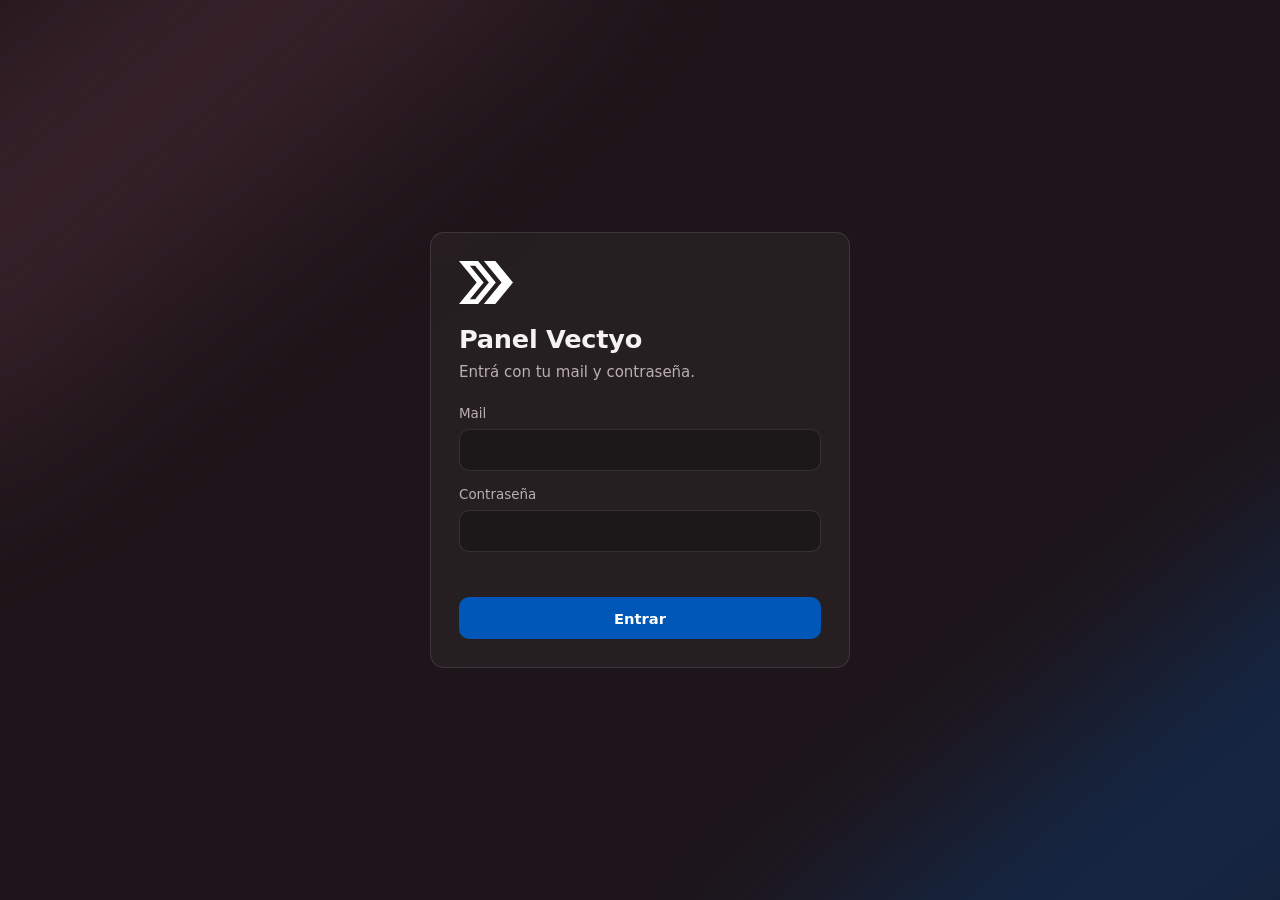
==== mesa-bb81d8k2/index.html @ 158181bd "Agregar el panel administrativo en una carpeta sin enlaces El panel no aparece en el menú ni en ning" ====
<!doctype html>
<html lang="es-AR">
<head>
  <meta charset="utf-8">
  <meta name="viewport" content="width=device-width, initial-scale=1, viewport-fit=cover">
  <meta http-equiv="Content-Security-Policy" content="default-src 'none'; script-src 'self'; style-src 'self' https://fonts.googleapis.com; font-src https://fonts.gstatic.com; img-src 'self' data: blob: https://rauekiejjkxgfoyicyhy.supabase.co; connect-src 'self' https://rauekiejjkxgfoyicyhy.supabase.co wss://rauekiejjkxgfoyicyhy.supabase.co; frame-src blob:; base-uri 'none'; form-action 'none'; manifest-src 'self'">
  <meta name="referrer" content="no-referrer">
  <meta name="robots" content="noindex, nofollow">
  <meta name="theme-color" content="#1D1519">
  <title>Panel · Vectyo</title>
  <link rel="icon" href="favicon.svg" type="image/svg+xml">
  <link rel="preconnect" href="https://fonts.googleapis.com">
  <link rel="preconnect" href="https://fonts.gstatic.com" crossorigin>
  <link rel="stylesheet" href="https://fonts.googleapis.com/css2?family=Sora:wght@600;700&family=Inter:wght@400;500;600&family=JetBrains+Mono:wght@400;500&display=swap">
  <link rel="stylesheet" href="app.css">
</head>
<body>
  <div class="fondo" aria-hidden="true"></div>
  <div id="app"><p class="cargando">Cargando…</p></div>
  <div id="aviso" role="status" aria-live="polite"></div>
  <script src="vendor/supabase-2.119.2.js" integrity="sha384-A97u3Qnt9GZHURO9YJZRe7VQgGUeFzcv6I1oIGnUTxQrCxnpQMwR0/G8F2zt9abZ"></script>
  <script src="config.js"></script>
  <script type="module" src="app.js"></script>
</body>
</html>
---- mesa-bb81d8k2/app.css ----
/* Panel Vectyo · modo oscuro con la identidad de la marca (Brand Book v1.0, cap. 06) */
:root {
  --ciruela: #542F3C;
  --azul: #0057B8;
  --azul-20: #CCDDF1;
  --tinta: #1D1519;
  --sup: #271D22;
  --texto: #F5F2F3;
  --suave: #B9AFB4;
  --linea: rgba(255, 255, 255, .11);
  --vidrio: rgba(255, 255, 255, .045);
  --vidrio-2: rgba(255, 255, 255, .08);
  --serie-ingreso: #3D8BE0;
  --serie-gasto: #C0638A;
  --bien: #7CCB9A;
  --alerta: #F0B36A;
  --mal: #F08A8A;
  --radio: 14px;
  --f-tit: "Sora", system-ui, sans-serif;
  --f-txt: "Inter", system-ui, -apple-system, "Segoe UI", sans-serif;
  --f-mono: "JetBrains Mono", ui-monospace, Consolas, monospace;
  color-scheme: dark;
}
* { box-sizing: border-box; }
html, body { margin: 0; min-height: 100%; }
body { background: var(--tinta); color: var(--texto); font: 15px/1.5 var(--f-txt); -webkit-font-smoothing: antialiased; }
.fondo { position: fixed; inset: 0; z-index: -1; overflow: hidden; }
.fondo::before, .fondo::after { content: ""; position: absolute; width: 70vmax; height: 26vmax; filter: blur(90px); opacity: .45; transform: rotate(-39.4deg); }
.fondo::before { background: var(--ciruela); top: -6vmax; left: -22vmax; }
.fondo::after { background: var(--azul); bottom: -10vmax; right: -26vmax; opacity: .28; }

h1, h2, h3 { font-family: var(--f-tit); font-weight: 700; line-height: 1.2; margin: 0; letter-spacing: -.01em; }
h1 { font-size: 1.6rem; } h2 { font-size: 1.15rem; } h3 { font-size: 1rem; }
a { color: var(--azul-20); }
p { margin: 0; }
.suave { color: var(--suave); }
.mono { font-family: var(--f-mono); }
.chico { font-size: .84rem; }
.cargando { padding: 40px; text-align: center; color: var(--suave); }
:focus-visible { outline: 2px solid var(--azul-20); outline-offset: 2px; }
[hidden] { display: none !important; }

/* ---------- Barra ---------- */
.barra { position: sticky; top: 0; z-index: 10; display: flex; align-items: center; gap: 14px; padding: 10px max(16px, env(safe-area-inset-left)); background: rgba(29, 21, 25, .78); backdrop-filter: blur(16px); -webkit-backdrop-filter: blur(16px); border-bottom: 1px solid var(--linea); }
.marca { display: flex; align-items: center; gap: 10px; font-family: var(--f-tit); font-weight: 700; letter-spacing: .08em; font-size: .9rem; }
.marca img { width: 28px; height: auto; }
.nav { display: flex; gap: 4px; overflow-x: auto; flex: 1; scrollbar-width: none; }
.nav a { padding: 8px 12px; border-radius: 10px; text-decoration: none; color: var(--suave); white-space: nowrap; font-weight: 500; }
.nav a:hover { color: var(--texto); background: var(--vidrio); }
.nav a[aria-current="page"] { color: var(--texto); background: var(--vidrio-2); }
.usuario { display: flex; align-items: center; gap: 8px; white-space: nowrap; }
@media (max-width: 700px) {
  .barra { flex-wrap: wrap; gap: 8px; }
  .nav { order: 3; flex-basis: 100%; }
  .usuario .quien { display: none; }
}

main { max-width: 1180px; margin: 0 auto; padding: 22px 16px 80px; }
.encabezado { display: flex; flex-wrap: wrap; align-items: center; gap: 12px; margin-bottom: 18px; }
.encabezado h1 { flex: 1; min-width: 180px; }

/* ---------- Botones y campos ---------- */
.btn { display: inline-flex; align-items: center; justify-content: center; gap: 6px; min-height: 42px; padding: 9px 16px; border: 1px solid transparent; border-radius: 10px; font: 600 .92rem var(--f-txt); color: #fff; background: var(--azul); cursor: pointer; text-decoration: none; transition: background .15s; }
.btn:hover { background: var(--ciruela); }
.btn:disabled { opacity: .55; cursor: progress; }
.btn.sec { background: var(--vidrio-2); border-color: var(--linea); color: var(--texto); }
.btn.sec:hover { background: rgba(255, 255, 255, .14); }
.btn.peligro { background: transparent; border-color: rgba(240, 138, 138, .45); color: var(--mal); }
.btn.peligro:hover { background: rgba(240, 138, 138, .12); }
.btn.mini { min-height: 34px; padding: 5px 11px; font-size: .84rem; }
.btn.ancho { width: 100%; }

label.campo { display: flex; flex-direction: column; gap: 5px; font-size: .84rem; color: var(--suave); font-weight: 500; }
input, select, textarea { width: 100%; padding: 10px 12px; min-height: 42px; border-radius: 10px; border: 1px solid var(--linea); background: rgba(0, 0, 0, .25); color: var(--texto); font: 1rem var(--f-txt); }
textarea { min-height: 90px; resize: vertical; }
input:focus, select:focus, textarea:focus { outline: none; border-color: var(--azul-20); }
input[type="checkbox"] { width: 20px; min-height: 20px; height: 20px; accent-color: var(--azul); }
label.check { display: flex; align-items: center; gap: 10px; color: var(--texto); font-size: .92rem; }
.grilla-form { display: grid; grid-template-columns: repeat(auto-fit, minmax(220px, 1fr)); gap: 14px; }
.grilla-form .entera { grid-column: 1 / -1; }
.acciones { display: flex; flex-wrap: wrap; gap: 10px; justify-content: flex-end; margin-top: 18px; }
.error { color: var(--mal); font-size: .9rem; min-height: 1.2em; }
.filtros { display: flex; flex-wrap: wrap; gap: 10px; margin-bottom: 16px; }
.filtros > * { flex: 1 1 160px; max-width: 280px; }

/* ---------- Vidrio ---------- */
.panel { background: var(--vidrio); border: 1px solid var(--linea); border-radius: var(--radio); padding: 18px; backdrop-filter: blur(14px); -webkit-backdrop-filter: blur(14px); }
.panel + .panel { margin-top: 16px; }
.panel > h2 { margin-bottom: 12px; display: flex; align-items: center; gap: 10px; }
.panel > h2 .btn { margin-left: auto; }

/* ---------- Login ---------- */
.login { min-height: 100vh; display: grid; place-items: center; padding: 20px; }
.login .panel { width: min(420px, 100%); padding: 28px; }
.login img.logo { width: 54px; margin-bottom: 14px; }
.login h1 { margin-bottom: 6px; }
.login form { display: grid; gap: 14px; margin-top: 20px; }
.qr { background: #fff; border-radius: 12px; padding: 10px; width: 200px; height: 200px; margin: 6px auto; display: block; }
.codigo { font-family: var(--f-mono); font-size: 1.5rem; letter-spacing: .35em; text-align: center; }
.secreto { font-family: var(--f-mono); font-size: .82rem; word-break: break-all; background: rgba(0,0,0,.3); padding: 8px 10px; border-radius: 8px; }
.demo { background: rgba(240, 179, 106, .14); color: var(--alerta); border: 1px solid rgba(240, 179, 106, .35); border-radius: 10px; padding: 8px 12px; font-size: .85rem; margin: 0 auto 14px; max-width: 1180px; }

/* ---------- Tarjetas de clientes ---------- */
.tarjetas { display: grid; grid-template-columns: repeat(auto-fill, minmax(150px, 1fr)); gap: 14px; }
.tarjeta { display: flex; flex-direction: column; align-items: center; gap: 10px; padding: 18px 12px 14px; text-align: center; text-decoration: none; color: var(--texto); background: var(--vidrio); border: 1px solid var(--linea); border-radius: var(--radio); transition: transform .15s, background .15s, border-color .15s; }
.tarjeta:hover { transform: translateY(-2px); background: var(--vidrio-2); border-color: rgba(204, 221, 241, .35); }
.tarjeta .nombre { font-weight: 600; line-height: 1.3; font-size: .95rem; }
.avatar { width: 76px; height: 76px; border-radius: 50%; object-fit: cover; display: grid; place-items: center; background: linear-gradient(140.6deg, var(--ciruela), var(--azul)); font: 700 1.5rem var(--f-tit); color: #fff; flex-shrink: 0; border: 2px solid var(--linea); }
.avatar.grande { width: 112px; height: 112px; font-size: 2.2rem; }
.chip { display: inline-block; padding: 2px 9px; border-radius: 999px; font-size: .74rem; font-weight: 600; background: var(--vidrio-2); border: 1px solid var(--linea); color: var(--suave); white-space: nowrap; }
.chip.etapa-ganado, .chip.etapa-en-produccion, .chip.etapa-entregado { color: var(--bien); border-color: rgba(124, 203, 154, .35); }
.chip.etapa-perdido, .chip.etapa-frio { color: var(--suave); }
.chip.etapa-propuesta, .chip.etapa-llamada, .chip.etapa-auditoria, .chip.etapa-consulta { color: var(--azul-20); border-color: rgba(204, 221, 241, .3); }
.vacio { padding: 36px 16px; text-align: center; color: var(--suave); }

/* ---------- Ficha ---------- */
.ficha-cab { display: flex; flex-wrap: wrap; align-items: center; gap: 20px; margin-bottom: 18px; }
.ficha-cab .info { flex: 1; min-width: 220px; display: grid; gap: 8px; }
.ficha-cab .botones { display: flex; flex-wrap: wrap; gap: 8px; }
.foto-cambiar { position: relative; }
.foto-cambiar .btn { position: absolute; bottom: -6px; right: -6px; min-height: 30px; padding: 3px 9px; font-size: .75rem; }
.ficha-grilla { display: grid; grid-template-columns: repeat(auto-fit, minmax(320px, 1fr)); gap: 16px; align-items: start; }
.ficha-grilla .panel + .panel { margin-top: 0; }
.datos { display: grid; grid-template-columns: max-content 1fr; gap: 8px 16px; margin: 0; }
.datos dt { color: var(--suave); font-size: .85rem; }
.datos dd { margin: 0; white-space: pre-wrap; overflow-wrap: anywhere; }
.texto-largo { white-space: pre-wrap; overflow-wrap: anywhere; }
.bloque + .bloque { margin-top: 14px; }
.bloque h3 { font-size: .8rem; text-transform: uppercase; letter-spacing: .08em; color: var(--suave); font-family: var(--f-txt); font-weight: 600; margin-bottom: 4px; }

.lista { list-style: none; padding: 0; margin: 0; display: grid; gap: 8px; }
.lista li { display: flex; gap: 12px; align-items: center; padding: 10px 12px; border-radius: 10px; background: rgba(0, 0, 0, .18); border: 1px solid var(--linea); }
.lista li .cuerpo { flex: 1; min-width: 0; }
.lista li .cuerpo p { overflow-wrap: anywhere; }
.lista .fecha { font-family: var(--f-mono); font-size: .78rem; color: var(--suave); white-space: nowrap; }

.saldo { display: grid; grid-template-columns: repeat(auto-fit, minmax(120px, 1fr)); gap: 10px; margin-bottom: 14px; }
.saldo div { padding: 10px 12px; border-radius: 10px; background: rgba(0, 0, 0, .2); border: 1px solid var(--linea); }
.saldo span { display: block; font-size: .76rem; color: var(--suave); }
.saldo strong { font-family: var(--f-mono); font-size: 1.02rem; font-weight: 500; }
.debe { color: var(--alerta); }
.al-dia { color: var(--bien); }

/* ---------- Tablas ---------- */
.tabla-env { overflow-x: auto; }
table { width: 100%; border-collapse: collapse; font-size: .9rem; }
th, td { text-align: left; padding: 9px 10px; border-bottom: 1px solid var(--linea); vertical-align: top; }
th { color: var(--suave); font-weight: 600; font-size: .78rem; text-transform: uppercase; letter-spacing: .05em; }
td.num, th.num { text-align: right; font-family: var(--f-mono); white-space: nowrap; }
tr.total td { font-weight: 600; border-top: 1px solid rgba(255,255,255,.3); }
.pos { color: var(--bien); } .neg { color: var(--mal); }

/* ---------- Analytics ---------- */
.kpis { display: grid; grid-template-columns: repeat(auto-fit, minmax(170px, 1fr)); gap: 12px; margin-bottom: 16px; }
.kpi { padding: 16px; border-radius: var(--radio); background: var(--vidrio); border: 1px solid var(--linea); }
.kpi span { display: block; color: var(--suave); font-size: .8rem; margin-bottom: 4px; }
.kpi strong { font-family: var(--f-tit); font-size: 1.35rem; font-weight: 700; letter-spacing: -.01em; }
.kpi small { display: block; color: var(--suave); font-size: .78rem; margin-top: 4px; }
.graficos { display: grid; grid-template-columns: repeat(auto-fit, minmax(340px, 1fr)); gap: 16px; }
.graficos .panel + .panel { margin-top: 0; }
.grafico { position: relative; }
.grafico svg { display: block; width: 100%; height: auto; overflow: visible; }
.grafico .eje { fill: var(--suave); font: 11px var(--f-txt); }
.grafico .grid { stroke: rgba(255,255,255,.08); stroke-width: 1; }
.grafico .base { stroke: rgba(255,255,255,.3); stroke-width: 1; }
.leyenda { display: flex; gap: 16px; flex-wrap: wrap; font-size: .82rem; color: var(--suave); margin-bottom: 8px; }
.leyenda i { display: inline-block; width: 10px; height: 10px; border-radius: 3px; margin-right: 6px; vertical-align: -1px; }
.tooltip { position: absolute; pointer-events: none; background: rgba(20, 14, 17, .95); border: 1px solid var(--linea); border-radius: 8px; padding: 8px 10px; font-size: .82rem; white-space: nowrap; z-index: 5; transform: translate(-50%, calc(-100% - 10px)); }
.tooltip b { display: block; margin-bottom: 3px; }
.tooltip i { display: inline-block; width: 8px; height: 8px; border-radius: 2px; margin-right: 6px; }

/* ---------- Diálogo ---------- */
dialog { width: min(640px, calc(100% - 24px)); max-height: calc(100dvh - 24px); padding: 0; border: 1px solid var(--linea); border-radius: 18px; background: #241A1F; color: var(--texto); }
dialog::backdrop { background: rgba(10, 6, 8, .7); backdrop-filter: blur(4px); }
dialog form { padding: 22px; }
dialog h2 { margin-bottom: 16px; }

#aviso { position: fixed; left: 50%; bottom: 20px; transform: translateX(-50%); z-index: 50; }
#aviso div { background: #2E2228; border: 1px solid var(--linea); padding: 10px 16px; border-radius: 10px; box-shadow: 0 8px 30px rgba(0,0,0,.4); }
#aviso div.mal { border-color: rgba(240, 138, 138, .5); color: var(--mal); }
.serie-ingreso { background: var(--serie-ingreso); }
.serie-gasto { background: var(--serie-gasto); }
.grafico .eje { font-size: 15px; }
.kpis { grid-template-columns: repeat(auto-fit, minmax(200px, 1fr)); }
.cats { display: grid; gap: 10px; }
.cats-fila { display: grid; grid-template-columns: minmax(110px, 34%) 1fr auto; align-items: center; gap: 10px; font-size: .86rem; }
.cats-nombre { color: var(--suave); overflow: hidden; text-overflow: ellipsis; white-space: nowrap; }
.cats-pista { height: 18px; }
.cats-barra { display: block; height: 100%; border-radius: 0 4px 4px 0; }
.cats-valor { font-size: .8rem; white-space: nowrap; }
.marca { color: var(--texto); text-decoration: none; }
.demo { margin: 12px 16px 0; }
@media (min-width: 1212px) { .demo { margin: 12px auto 0; } }
@media (max-width: 700px) {
  .tabla-movs thead { display: none; }
  .tabla-movs tr { display: grid; grid-template-columns: 1fr auto; gap: 2px 10px; padding: 12px 0; border-bottom: 1px solid var(--linea); }
  .tabla-movs td { border: 0; padding: 0; text-align: left; }
  .tabla-movs td:nth-child(1) { grid-column: 1; }
  .tabla-movs td:nth-child(2) { grid-column: 2; grid-row: 1; text-align: right; }
  .tabla-movs td:nth-child(3), .tabla-movs td:nth-child(4) { grid-column: 1 / -1; }
  .tabla-movs td:nth-child(5) { grid-column: 1; font-size: 1.05rem; }
  .tabla-movs td:nth-child(6) { grid-column: 2; }
  .tabla-movs tr.total td:first-child { grid-column: 1 / -1; }
  .tabla-movs tr.total td:nth-child(2) { grid-column: 1 / -1; grid-row: auto; text-align: left; }
  .tabla-movs .vacio { grid-column: 1 / -1; }
}
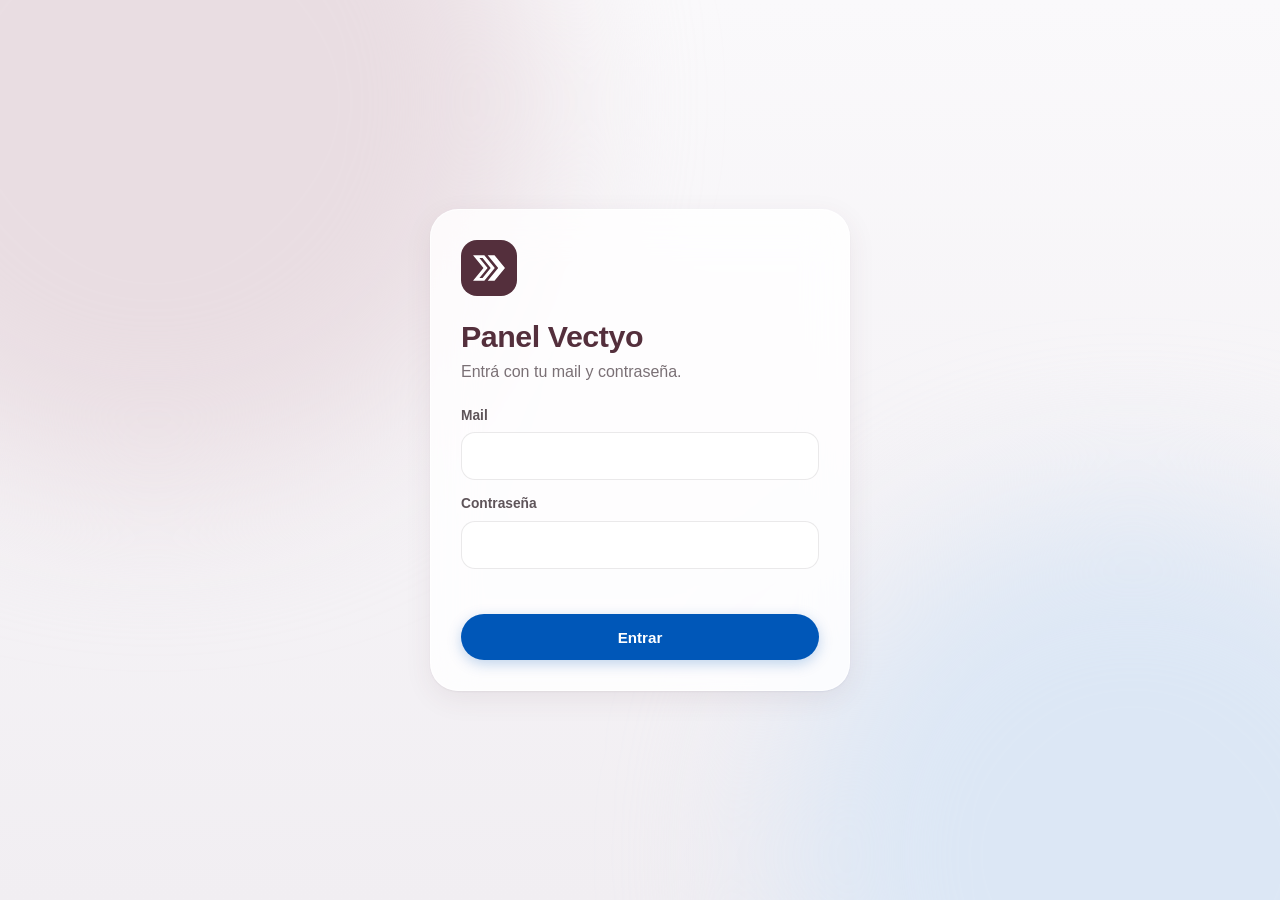
==== commit ac58326e: "Panel: barra del celular en color claro Co-Authored-By: Claude Opus 5.5 <noreply@anthropic.com>" ====
--- a/mesa-bb81d8k2/index.html
+++ b/mesa-bb81d8k2/index.html
@@ -6,7 +6,7 @@
   <meta http-equiv="Content-Security-Policy" content="default-src 'none'; script-src 'self'; style-src 'self' https://fonts.googleapis.com; font-src https://fonts.gstatic.com; img-src 'self' data: blob: https://rauekiejjkxgfoyicyhy.supabase.co; connect-src 'self' https://rauekiejjkxgfoyicyhy.supabase.co wss://rauekiejjkxgfoyicyhy.supabase.co; frame-src blob:; base-uri 'none'; form-action 'none'; manifest-src 'self'">
   <meta name="referrer" content="no-referrer">
   <meta name="robots" content="noindex, nofollow">
-  <meta name="theme-color" content="#1D1519">
+  <meta name="theme-color" content="#F4F2F5">
   <title>Panel · Vectyo</title>
   <link rel="icon" href="favicon.svg" type="image/svg+xml">
   <link rel="preconnect" href="https://fonts.googleapis.com">
--- a/mesa-bb81d8k2/app.css
+++ b/mesa-bb81d8k2/app.css
@@ -1,206 +1,293 @@
-/* Panel Vectyo · modo oscuro con la identidad de la marca (Brand Book v1.0, cap. 06) */
+/* Panel Vectyo · v2 blanco con vidrio, estilo iPhone (2026-11-27)
+   Marca: ciruela #542F3C (títulos, formas), azul #0057B8 (acción). Nunca texto de uno sobre el otro. */
 :root {
   --ciruela: #542F3C;
   --azul: #0057B8;
-  --azul-20: #CCDDF1;
+  --azul-hover: #004A9C;
+  --azul-suave: #E6EEF8;
+  --ciruela-suave: #EEEAEB;
   --tinta: #1D1519;
-  --sup: #271D22;
-  --texto: #F5F2F3;
-  --suave: #B9AFB4;
-  --linea: rgba(255, 255, 255, .11);
-  --vidrio: rgba(255, 255, 255, .045);
-  --vidrio-2: rgba(255, 255, 255, .08);
-  --serie-ingreso: #3D8BE0;
-  --serie-gasto: #C0638A;
-  --bien: #7CCB9A;
-  --alerta: #F0B36A;
-  --mal: #F08A8A;
-  --radio: 14px;
-  --f-tit: "Sora", system-ui, sans-serif;
-  --f-txt: "Inter", system-ui, -apple-system, "Segoe UI", sans-serif;
+  --pizarra: #5E5459;
+  --suave: #7A7075;
+  --linea: rgba(29, 21, 25, .09);
+  --vidrio: rgba(255, 255, 255, .62);
+  --vidrio-fuerte: rgba(255, 255, 255, .82);
+  --borde-vidrio: rgba(255, 255, 255, .75);
+  --sombra: 0 1px 2px rgba(29, 21, 25, .05), 0 8px 28px rgba(84, 47, 60, .08);
+  --sombra-alta: 0 2px 6px rgba(29, 21, 25, .08), 0 18px 48px rgba(84, 47, 60, .16);
+  --serie-ingreso: #0057B8;
+  --serie-gasto: #9C4A6B;
+  --bien: #1E7A4C;
+  --bien-fondo: #E3F4EA;
+  --alerta: #9A5B00;
+  --alerta-fondo: #FBF0DC;
+  --mal: #B3261E;
+  --mal-fondo: #FCE8E6;
+  --radio: 22px;
+  --radio-chico: 14px;
+  --f-tit: "Sora", -apple-system, BlinkMacSystemFont, "Segoe UI", sans-serif;
+  --f-txt: -apple-system, BlinkMacSystemFont, "Inter", "Segoe UI", sans-serif;
   --f-mono: "JetBrains Mono", ui-monospace, Consolas, monospace;
-  color-scheme: dark;
-}
-* { box-sizing: border-box; }
+  --barra-alto: 0px;
+  color-scheme: light;
+}
+* { box-sizing: border-box; -webkit-tap-highlight-color: transparent; }
 html, body { margin: 0; min-height: 100%; }
-body { background: var(--tinta); color: var(--texto); font: 15px/1.5 var(--f-txt); -webkit-font-smoothing: antialiased; }
-.fondo { position: fixed; inset: 0; z-index: -1; overflow: hidden; }
-.fondo::before, .fondo::after { content: ""; position: absolute; width: 70vmax; height: 26vmax; filter: blur(90px); opacity: .45; transform: rotate(-39.4deg); }
-.fondo::before { background: var(--ciruela); top: -6vmax; left: -22vmax; }
-.fondo::after { background: var(--azul); bottom: -10vmax; right: -26vmax; opacity: .28; }
-
-h1, h2, h3 { font-family: var(--f-tit); font-weight: 700; line-height: 1.2; margin: 0; letter-spacing: -.01em; }
-h1 { font-size: 1.6rem; } h2 { font-size: 1.15rem; } h3 { font-size: 1rem; }
-a { color: var(--azul-20); }
+body { background: #F4F2F5; color: var(--tinta); font: 16px/1.5 var(--f-txt); -webkit-font-smoothing: antialiased; }
+.fondo { position: fixed; inset: 0; z-index: -1; overflow: hidden; background: linear-gradient(180deg, #FAF9FB 0%, #F1EEF2 100%); }
+.fondo::before, .fondo::after { content: ""; position: absolute; border-radius: 50%; filter: blur(80px); }
+.fondo::before { width: 60vmax; height: 60vmax; background: #E9DDE2; top: -22vmax; left: -18vmax; }
+.fondo::after { width: 55vmax; height: 55vmax; background: #DCE7F5; bottom: -24vmax; right: -16vmax; }
+
+h1, h2, h3 { margin: 0; line-height: 1.2; letter-spacing: -.015em; }
+h1 { font: 700 1.9rem var(--f-tit); color: var(--ciruela); }
+h2 { font: 600 1.12rem var(--f-txt); }
+h3 { font: 600 1rem var(--f-txt); }
+a { color: var(--azul); }
 p { margin: 0; }
 .suave { color: var(--suave); }
 .mono { font-family: var(--f-mono); }
-.chico { font-size: .84rem; }
-.cargando { padding: 40px; text-align: center; color: var(--suave); }
-:focus-visible { outline: 2px solid var(--azul-20); outline-offset: 2px; }
+.chico { font-size: .86rem; }
+.cargando { padding: 48px; text-align: center; color: var(--suave); }
+:focus-visible { outline: 3px solid rgba(0, 87, 184, .45); outline-offset: 2px; }
 [hidden] { display: none !important; }
-
-/* ---------- Barra ---------- */
-.barra { position: sticky; top: 0; z-index: 10; display: flex; align-items: center; gap: 14px; padding: 10px max(16px, env(safe-area-inset-left)); background: rgba(29, 21, 25, .78); backdrop-filter: blur(16px); -webkit-backdrop-filter: blur(16px); border-bottom: 1px solid var(--linea); }
-.marca { display: flex; align-items: center; gap: 10px; font-family: var(--f-tit); font-weight: 700; letter-spacing: .08em; font-size: .9rem; }
-.marca img { width: 28px; height: auto; }
-.nav { display: flex; gap: 4px; overflow-x: auto; flex: 1; scrollbar-width: none; }
-.nav a { padding: 8px 12px; border-radius: 10px; text-decoration: none; color: var(--suave); white-space: nowrap; font-weight: 500; }
-.nav a:hover { color: var(--texto); background: var(--vidrio); }
-.nav a[aria-current="page"] { color: var(--texto); background: var(--vidrio-2); }
-.usuario { display: flex; align-items: center; gap: 8px; white-space: nowrap; }
-@media (max-width: 700px) {
-  .barra { flex-wrap: wrap; gap: 8px; }
-  .nav { order: 3; flex-basis: 100%; }
-  .usuario .quien { display: none; }
-}
-
-main { max-width: 1180px; margin: 0 auto; padding: 22px 16px 80px; }
+.sr { position: absolute; width: 1px; height: 1px; overflow: hidden; clip: rect(0 0 0 0); }
+svg.ico { width: 22px; height: 22px; flex-shrink: 0; fill: none; stroke: currentColor; stroke-width: 1.9; stroke-linecap: round; stroke-linejoin: round; }
+
+/* ---------- Vidrio ---------- */
+.vidrio, .panel, .tarjeta, .kpi, .barra, .tabbar, dialog, .lista li, .login .panel {
+  background: var(--vidrio);
+  backdrop-filter: blur(22px) saturate(180%);
+  -webkit-backdrop-filter: blur(22px) saturate(180%);
+  border: 1px solid var(--borde-vidrio);
+  box-shadow: var(--sombra);
+}
+.panel { border-radius: var(--radio); padding: 20px; }
+.panel + .panel { margin-top: 16px; }
+.panel > h2 { margin-bottom: 14px; display: flex; align-items: center; gap: 10px; flex-wrap: wrap; }
+.panel > h2 .btn { margin-left: auto; }
+
+/* ---------- Barra superior (compu) ---------- */
+.barra { position: sticky; top: 10px; z-index: 20; display: flex; align-items: center; gap: 16px; max-width: 1180px; margin: 10px auto 0; padding: 8px 10px 8px 18px; border-radius: 999px; }
+.marca { display: flex; align-items: center; gap: 10px; font: 700 .9rem var(--f-tit); letter-spacing: .1em; color: var(--ciruela); text-decoration: none; }
+.marca img { width: 26px; height: auto; }
+.nav { display: flex; gap: 4px; flex: 1; justify-content: center; }
+.nav a { display: inline-flex; align-items: center; gap: 8px; min-height: 44px; padding: 8px 18px; border-radius: 999px; text-decoration: none; color: var(--pizarra); font-weight: 600; font-size: .95rem; transition: background .15s, color .15s; }
+.nav a:hover { background: rgba(255,255,255,.7); color: var(--tinta); }
+.nav a[aria-current="page"] { background: var(--tinta); color: #fff; }
+.usuario { display: flex; align-items: center; gap: 10px; white-space: nowrap; }
+
+/* ---------- Barra de pestañas (celular) ---------- */
+.tabbar { display: none; }
+@media (max-width: 760px) {
+  :root { --barra-alto: 84px; }
+  .barra { top: 0; margin: 0; border-radius: 0 0 22px 22px; padding: max(10px, env(safe-area-inset-top)) 14px 10px; }
+  .barra .nav { display: none; }
+  .tabbar { display: flex; position: fixed; z-index: 30; left: 10px; right: 10px; bottom: max(10px, env(safe-area-inset-bottom)); border-radius: 26px; padding: 6px; justify-content: space-around; background: var(--vidrio-fuerte); box-shadow: var(--sombra-alta); }
+  .tabbar a { flex: 1; display: flex; flex-direction: column; align-items: center; gap: 2px; min-height: 56px; justify-content: center; border-radius: 20px; text-decoration: none; color: var(--suave); font-size: .74rem; font-weight: 600; }
+  .tabbar a svg.ico { width: 25px; height: 25px; }
+  .tabbar a[aria-current="page"] { color: var(--azul); background: var(--azul-suave); }
+  h1 { font-size: 1.6rem; }
+}
+
+main { max-width: 1180px; margin: 0 auto; padding: 24px 16px calc(110px + var(--barra-alto)); }
 .encabezado { display: flex; flex-wrap: wrap; align-items: center; gap: 12px; margin-bottom: 18px; }
 .encabezado h1 { flex: 1; min-width: 180px; }
 
-/* ---------- Botones y campos ---------- */
-.btn { display: inline-flex; align-items: center; justify-content: center; gap: 6px; min-height: 42px; padding: 9px 16px; border: 1px solid transparent; border-radius: 10px; font: 600 .92rem var(--f-txt); color: #fff; background: var(--azul); cursor: pointer; text-decoration: none; transition: background .15s; }
-.btn:hover { background: var(--ciruela); }
+/* ---------- Botones ---------- */
+.btn { display: inline-flex; align-items: center; justify-content: center; gap: 8px; min-height: 46px; padding: 10px 20px; border: 0; border-radius: 999px; font: 600 .95rem var(--f-txt); color: #fff; background: var(--azul); cursor: pointer; text-decoration: none; transition: background .15s, transform .1s; box-shadow: 0 4px 14px rgba(0, 87, 184, .25); }
+.btn:hover { background: var(--azul-hover); }
+.btn:active { transform: scale(.97); }
 .btn:disabled { opacity: .55; cursor: progress; }
-.btn.sec { background: var(--vidrio-2); border-color: var(--linea); color: var(--texto); }
-.btn.sec:hover { background: rgba(255, 255, 255, .14); }
-.btn.peligro { background: transparent; border-color: rgba(240, 138, 138, .45); color: var(--mal); }
-.btn.peligro:hover { background: rgba(240, 138, 138, .12); }
-.btn.mini { min-height: 34px; padding: 5px 11px; font-size: .84rem; }
+.btn.sec { background: rgba(255,255,255,.85); color: var(--tinta); box-shadow: 0 1px 2px rgba(29,21,25,.06), inset 0 0 0 1px var(--linea); }
+.btn.sec:hover { background: #fff; }
+.btn.verde { background: #1E7A4C; box-shadow: 0 4px 14px rgba(30, 122, 76, .25); }
+.btn.verde:hover { background: #17633D; }
+.btn.peligro { background: transparent; color: var(--mal); box-shadow: inset 0 0 0 1px rgba(179, 38, 30, .35); }
+.btn.peligro:hover { background: var(--mal-fondo); }
+.btn.mini { min-height: 38px; padding: 6px 14px; font-size: .88rem; }
 .btn.ancho { width: 100%; }
-
-label.campo { display: flex; flex-direction: column; gap: 5px; font-size: .84rem; color: var(--suave); font-weight: 500; }
-input, select, textarea { width: 100%; padding: 10px 12px; min-height: 42px; border-radius: 10px; border: 1px solid var(--linea); background: rgba(0, 0, 0, .25); color: var(--texto); font: 1rem var(--f-txt); }
-textarea { min-height: 90px; resize: vertical; }
-input:focus, select:focus, textarea:focus { outline: none; border-color: var(--azul-20); }
-input[type="checkbox"] { width: 20px; min-height: 20px; height: 20px; accent-color: var(--azul); }
-label.check { display: flex; align-items: center; gap: 10px; color: var(--texto); font-size: .92rem; }
+.btn svg.ico { width: 19px; height: 19px; }
+.btn-icono { width: 44px; height: 44px; padding: 0; border-radius: 50%; }
+
+/* Botón flotante "+" */
+.fab { position: fixed; z-index: 31; right: max(20px, env(safe-area-inset-right)); bottom: calc(24px + var(--barra-alto)); width: 62px; height: 62px; border-radius: 50%; border: 0; background: var(--azul); color: #fff; display: grid; place-items: center; cursor: pointer; box-shadow: 0 10px 30px rgba(0, 87, 184, .4); transition: transform .15s, background .15s; }
+.fab:hover { background: var(--azul-hover); }
+.fab:active { transform: scale(.94); }
+.fab svg.ico { width: 30px; height: 30px; stroke-width: 2.2; }
+
+/* Hoja de acciones (al tocar +) */
+.hoja { display: grid; gap: 10px; }
+.hoja button { display: flex; align-items: center; gap: 14px; width: 100%; min-height: 64px; padding: 12px 16px; border: 0; border-radius: 18px; background: rgba(255,255,255,.9); box-shadow: inset 0 0 0 1px var(--linea); font: 600 1.02rem var(--f-txt); color: var(--tinta); cursor: pointer; text-align: left; }
+.hoja button:hover { background: #fff; }
+.hoja button small { display: block; font-weight: 400; color: var(--suave); font-size: .84rem; }
+.hoja .icono-caja { width: 42px; height: 42px; border-radius: 13px; display: grid; place-items: center; color: #fff; flex-shrink: 0; }
+
+/* ---------- Campos ---------- */
+label.campo { display: flex; flex-direction: column; gap: 6px; font-size: .86rem; color: var(--pizarra); font-weight: 600; }
+input, select, textarea { width: 100%; padding: 12px 14px; min-height: 48px; border-radius: var(--radio-chico); border: 0; background: rgba(255,255,255,.92); box-shadow: inset 0 0 0 1px var(--linea); color: var(--tinta); font: 1rem var(--f-txt); }
+textarea { min-height: 96px; resize: vertical; }
+input:focus, select:focus, textarea:focus { outline: none; box-shadow: inset 0 0 0 2px var(--azul); }
+input.grande { font: 600 1.5rem var(--f-txt); letter-spacing: -.01em; }
+input[type="checkbox"] { width: 22px; min-height: 22px; height: 22px; accent-color: var(--azul); box-shadow: none; }
+label.check { display: flex; align-items: center; gap: 10px; color: var(--tinta); font-size: .95rem; font-weight: 500; min-height: 40px; }
+fieldset { border: 0; padding: 0; margin: 0; }
 .grilla-form { display: grid; grid-template-columns: repeat(auto-fit, minmax(220px, 1fr)); gap: 14px; }
 .grilla-form .entera { grid-column: 1 / -1; }
-.acciones { display: flex; flex-wrap: wrap; gap: 10px; justify-content: flex-end; margin-top: 18px; }
-.error { color: var(--mal); font-size: .9rem; min-height: 1.2em; }
-.filtros { display: flex; flex-wrap: wrap; gap: 10px; margin-bottom: 16px; }
-.filtros > * { flex: 1 1 160px; max-width: 280px; }
-
-/* ---------- Vidrio ---------- */
-.panel { background: var(--vidrio); border: 1px solid var(--linea); border-radius: var(--radio); padding: 18px; backdrop-filter: blur(14px); -webkit-backdrop-filter: blur(14px); }
-.panel + .panel { margin-top: 16px; }
-.panel > h2 { margin-bottom: 12px; display: flex; align-items: center; gap: 10px; }
-.panel > h2 .btn { margin-left: auto; }
+.grilla-form h3 { margin-top: 8px; color: var(--ciruela); }
+.acciones { display: flex; flex-wrap: wrap; gap: 10px; justify-content: flex-end; margin-top: 20px; }
+.error { color: var(--mal); font-size: .92rem; min-height: 1.2em; }
+.filtros { display: flex; flex-wrap: wrap; gap: 10px; margin-bottom: 16px; align-items: center; }
+.filtros > input, .filtros > select { flex: 1 1 180px; max-width: 300px; }
+
+/* Selector tipo iPhone (segmentado) */
+.segmento { display: flex; padding: 4px; gap: 4px; border-radius: 16px; background: rgba(118, 118, 128, .12); }
+.segmento label { flex: 1; position: relative; }
+.segmento input { position: absolute; opacity: 0; pointer-events: none; }
+.segmento span { display: flex; align-items: center; justify-content: center; min-height: 40px; padding: 6px 10px; border-radius: 12px; font-weight: 600; font-size: .92rem; color: var(--pizarra); cursor: pointer; text-align: center; transition: background .15s, color .15s; }
+.segmento input:checked + span { background: #fff; color: var(--tinta); box-shadow: 0 2px 8px rgba(29,21,25,.12); }
+.segmento input:focus-visible + span { outline: 3px solid rgba(0, 87, 184, .45); }
+.segmento.ingreso-gasto input[value="ingreso"]:checked + span { color: var(--azul); }
+.segmento.ingreso-gasto input[value="gasto"]:checked + span { color: var(--serie-gasto); }
+
+/* Destinos en chips */
+.chips { display: flex; flex-wrap: wrap; gap: 8px; }
+.chips label { position: relative; }
+.chips input { position: absolute; opacity: 0; pointer-events: none; }
+.chips span { display: inline-flex; align-items: center; min-height: 42px; padding: 8px 16px; border-radius: 999px; background: rgba(255,255,255,.9); box-shadow: inset 0 0 0 1px var(--linea); font-weight: 600; font-size: .92rem; color: var(--pizarra); cursor: pointer; }
+.chips input:checked + span { background: var(--tinta); color: #fff; box-shadow: none; }
+.chips input:focus-visible + span { outline: 3px solid rgba(0, 87, 184, .45); }
 
 /* ---------- Login ---------- */
 .login { min-height: 100vh; display: grid; place-items: center; padding: 20px; }
-.login .panel { width: min(420px, 100%); padding: 28px; }
-.login img.logo { width: 54px; margin-bottom: 14px; }
+.login .panel { width: min(420px, 100%); padding: 30px; border-radius: 28px; background: var(--vidrio-fuerte); }
+.login img.logo { width: 56px; height: 56px; padding: 12px; border-radius: 16px; background: var(--ciruela); margin-bottom: 16px; }
 .login h1 { margin-bottom: 6px; }
-.login form { display: grid; gap: 14px; margin-top: 20px; }
-.qr { background: #fff; border-radius: 12px; padding: 10px; width: 200px; height: 200px; margin: 6px auto; display: block; }
-.codigo { font-family: var(--f-mono); font-size: 1.5rem; letter-spacing: .35em; text-align: center; }
-.secreto { font-family: var(--f-mono); font-size: .82rem; word-break: break-all; background: rgba(0,0,0,.3); padding: 8px 10px; border-radius: 8px; }
-.demo { background: rgba(240, 179, 106, .14); color: var(--alerta); border: 1px solid rgba(240, 179, 106, .35); border-radius: 10px; padding: 8px 12px; font-size: .85rem; margin: 0 auto 14px; max-width: 1180px; }
-
-/* ---------- Tarjetas de clientes ---------- */
-.tarjetas { display: grid; grid-template-columns: repeat(auto-fill, minmax(150px, 1fr)); gap: 14px; }
-.tarjeta { display: flex; flex-direction: column; align-items: center; gap: 10px; padding: 18px 12px 14px; text-align: center; text-decoration: none; color: var(--texto); background: var(--vidrio); border: 1px solid var(--linea); border-radius: var(--radio); transition: transform .15s, background .15s, border-color .15s; }
-.tarjeta:hover { transform: translateY(-2px); background: var(--vidrio-2); border-color: rgba(204, 221, 241, .35); }
-.tarjeta .nombre { font-weight: 600; line-height: 1.3; font-size: .95rem; }
-.avatar { width: 76px; height: 76px; border-radius: 50%; object-fit: cover; display: grid; place-items: center; background: linear-gradient(140.6deg, var(--ciruela), var(--azul)); font: 700 1.5rem var(--f-tit); color: #fff; flex-shrink: 0; border: 2px solid var(--linea); }
+.login form { display: grid; gap: 14px; margin-top: 22px; }
+.qr { background: #fff; border-radius: 16px; padding: 10px; width: 200px; height: 200px; margin: 6px auto; display: block; box-shadow: inset 0 0 0 1px var(--linea); }
+.codigo { font-family: var(--f-mono); font-size: 1.6rem; letter-spacing: .35em; text-align: center; }
+.secreto { font-family: var(--f-mono); font-size: .82rem; word-break: break-all; background: rgba(118,118,128,.1); padding: 8px 10px; border-radius: 10px; }
+.demo { background: var(--alerta-fondo); color: var(--alerta); border-radius: 14px; padding: 10px 14px; font-size: .88rem; margin: 12px auto 0; max-width: 1180px; }
+
+/* ---------- Clientes ---------- */
+.tarjetas { display: grid; grid-template-columns: repeat(auto-fill, minmax(158px, 1fr)); gap: 14px; }
+.tarjeta { display: flex; flex-direction: column; align-items: center; gap: 10px; padding: 22px 12px 16px; text-align: center; text-decoration: none; color: var(--tinta); border-radius: var(--radio); transition: transform .15s, box-shadow .15s, background .15s; }
+.tarjeta:hover { transform: translateY(-3px); box-shadow: var(--sombra-alta); background: var(--vidrio-fuerte); }
+.tarjeta:active { transform: scale(.98); }
+.tarjeta .nombre { font-weight: 600; line-height: 1.3; font-size: .98rem; }
+.avatar { width: 80px; height: 80px; border-radius: 50%; object-fit: cover; display: grid; place-items: center; background: linear-gradient(140.6deg, var(--ciruela), var(--azul)); font: 700 1.5rem var(--f-tit); color: #fff; flex-shrink: 0; box-shadow: 0 6px 18px rgba(84,47,60,.2); }
 .avatar.grande { width: 112px; height: 112px; font-size: 2.2rem; }
-.chip { display: inline-block; padding: 2px 9px; border-radius: 999px; font-size: .74rem; font-weight: 600; background: var(--vidrio-2); border: 1px solid var(--linea); color: var(--suave); white-space: nowrap; }
-.chip.etapa-ganado, .chip.etapa-en-produccion, .chip.etapa-entregado { color: var(--bien); border-color: rgba(124, 203, 154, .35); }
-.chip.etapa-perdido, .chip.etapa-frio { color: var(--suave); }
-.chip.etapa-propuesta, .chip.etapa-llamada, .chip.etapa-auditoria, .chip.etapa-consulta { color: var(--azul-20); border-color: rgba(204, 221, 241, .3); }
+.chip { display: inline-block; padding: 3px 10px; border-radius: 999px; font-size: .76rem; font-weight: 600; background: rgba(118,118,128,.12); color: var(--pizarra); white-space: nowrap; }
+.chip.etapa-ganado, .chip.etapa-en-produccion, .chip.etapa-entregado { background: var(--bien-fondo); color: var(--bien); }
+.chip.etapa-propuesta, .chip.etapa-llamada, .chip.etapa-auditoria, .chip.etapa-consulta { background: var(--azul-suave); color: var(--azul); }
+.chip.mensual { background: var(--azul-suave); color: var(--azul); }
+.chip.anual { background: var(--ciruela-suave); color: var(--ciruela); }
 .vacio { padding: 36px 16px; text-align: center; color: var(--suave); }
 
 /* ---------- Ficha ---------- */
-.ficha-cab { display: flex; flex-wrap: wrap; align-items: center; gap: 20px; margin-bottom: 18px; }
-.ficha-cab .info { flex: 1; min-width: 220px; display: grid; gap: 8px; }
-.ficha-cab .botones { display: flex; flex-wrap: wrap; gap: 8px; }
+.volver { display: inline-flex; align-items: center; gap: 6px; min-height: 44px; font-weight: 600; text-decoration: none; margin-bottom: 6px; }
+.ficha-cab { display: flex; flex-wrap: wrap; align-items: center; gap: 22px; margin-bottom: 18px; padding: 22px; border-radius: 28px; }
+.ficha-cab .info { flex: 1; min-width: 220px; display: grid; gap: 10px; }
+.ficha-cab .botones { display: flex; flex-wrap: wrap; gap: 10px; }
 .foto-cambiar { position: relative; }
-.foto-cambiar .btn { position: absolute; bottom: -6px; right: -6px; min-height: 30px; padding: 3px 9px; font-size: .75rem; }
-.ficha-grilla { display: grid; grid-template-columns: repeat(auto-fit, minmax(320px, 1fr)); gap: 16px; align-items: start; }
+.foto-cambiar .btn { position: absolute; bottom: -4px; right: -4px; }
+.ficha-grilla { display: grid; grid-template-columns: repeat(auto-fit, minmax(330px, 1fr)); gap: 16px; align-items: start; }
 .ficha-grilla .panel + .panel { margin-top: 0; }
-.datos { display: grid; grid-template-columns: max-content 1fr; gap: 8px 16px; margin: 0; }
-.datos dt { color: var(--suave); font-size: .85rem; }
+.datos { display: grid; grid-template-columns: max-content 1fr; gap: 10px 18px; margin: 0; }
+.datos dt { color: var(--suave); font-size: .88rem; }
 .datos dd { margin: 0; white-space: pre-wrap; overflow-wrap: anywhere; }
 .texto-largo { white-space: pre-wrap; overflow-wrap: anywhere; }
 .bloque + .bloque { margin-top: 14px; }
-.bloque h3 { font-size: .8rem; text-transform: uppercase; letter-spacing: .08em; color: var(--suave); font-family: var(--f-txt); font-weight: 600; margin-bottom: 4px; }
+.bloque h3 { font-size: .76rem; text-transform: uppercase; letter-spacing: .08em; color: var(--suave); margin-bottom: 4px; }
 
 .lista { list-style: none; padding: 0; margin: 0; display: grid; gap: 8px; }
-.lista li { display: flex; gap: 12px; align-items: center; padding: 10px 12px; border-radius: 10px; background: rgba(0, 0, 0, .18); border: 1px solid var(--linea); }
+.lista li { display: flex; gap: 12px; align-items: center; padding: 12px 14px; border-radius: 16px; background: rgba(255,255,255,.75); box-shadow: inset 0 0 0 1px var(--linea); backdrop-filter: none; -webkit-backdrop-filter: none; border: 0; }
 .lista li .cuerpo { flex: 1; min-width: 0; }
 .lista li .cuerpo p { overflow-wrap: anywhere; }
 .lista .fecha { font-family: var(--f-mono); font-size: .78rem; color: var(--suave); white-space: nowrap; }
+.lista .monto { font-family: var(--f-mono); font-weight: 600; white-space: nowrap; }
+.lista .icono-mov { width: 40px; height: 40px; border-radius: 12px; display: grid; place-items: center; flex-shrink: 0; }
+.icono-mov.ingreso { background: var(--azul-suave); color: var(--azul); }
+.icono-mov.gasto { background: var(--ciruela-suave); color: var(--serie-gasto); }
 
 .saldo { display: grid; grid-template-columns: repeat(auto-fit, minmax(120px, 1fr)); gap: 10px; margin-bottom: 14px; }
-.saldo div { padding: 10px 12px; border-radius: 10px; background: rgba(0, 0, 0, .2); border: 1px solid var(--linea); }
-.saldo span { display: block; font-size: .76rem; color: var(--suave); }
-.saldo strong { font-family: var(--f-mono); font-size: 1.02rem; font-weight: 500; }
+.saldo div { padding: 12px 14px; border-radius: 16px; background: rgba(255,255,255,.8); box-shadow: inset 0 0 0 1px var(--linea); }
+.saldo span { display: block; font-size: .78rem; color: var(--suave); }
+.saldo strong { font-family: var(--f-mono); font-size: 1.05rem; font-weight: 600; }
 .debe { color: var(--alerta); }
 .al-dia { color: var(--bien); }
+.pos { color: var(--bien); } .neg { color: var(--mal); }
 
 /* ---------- Tablas ---------- */
 .tabla-env { overflow-x: auto; }
-table { width: 100%; border-collapse: collapse; font-size: .9rem; }
-th, td { text-align: left; padding: 9px 10px; border-bottom: 1px solid var(--linea); vertical-align: top; }
-th { color: var(--suave); font-weight: 600; font-size: .78rem; text-transform: uppercase; letter-spacing: .05em; }
+table { width: 100%; border-collapse: collapse; font-size: .92rem; }
+th, td { text-align: left; padding: 10px; border-bottom: 1px solid var(--linea); vertical-align: top; }
+th { color: var(--suave); font-weight: 600; font-size: .76rem; text-transform: uppercase; letter-spacing: .05em; }
 td.num, th.num { text-align: right; font-family: var(--f-mono); white-space: nowrap; }
-tr.total td { font-weight: 600; border-top: 1px solid rgba(255,255,255,.3); }
-.pos { color: var(--bien); } .neg { color: var(--mal); }
-
-/* ---------- Analytics ---------- */
-.kpis { display: grid; grid-template-columns: repeat(auto-fit, minmax(170px, 1fr)); gap: 12px; margin-bottom: 16px; }
-.kpi { padding: 16px; border-radius: var(--radio); background: var(--vidrio); border: 1px solid var(--linea); }
-.kpi span { display: block; color: var(--suave); font-size: .8rem; margin-bottom: 4px; }
-.kpi strong { font-family: var(--f-tit); font-size: 1.35rem; font-weight: 700; letter-spacing: -.01em; }
-.kpi small { display: block; color: var(--suave); font-size: .78rem; margin-top: 4px; }
+tr.total td { font-weight: 700; border-top: 2px solid var(--linea); border-bottom: 0; }
+
+/* ---------- Finanzas ---------- */
+.kpis { display: grid; grid-template-columns: repeat(auto-fit, minmax(190px, 1fr)); gap: 12px; margin-bottom: 16px; }
+.kpi { padding: 18px; border-radius: var(--radio); }
+.kpi span { display: block; color: var(--suave); font-size: .84rem; font-weight: 600; margin-bottom: 6px; }
+.kpi strong { font: 700 1.5rem var(--f-tit); letter-spacing: -.02em; }
+.kpi small { display: block; color: var(--suave); font-size: .8rem; margin-top: 6px; }
+.kpi.destacado { background: var(--tinta); color: #fff; border-color: transparent; }
+.kpi.destacado span, .kpi.destacado small { color: rgba(255,255,255,.72); }
+.carga-rapida { display: flex; flex-wrap: wrap; gap: 10px; }
+.carga-rapida .btn { flex: 1 1 180px; min-height: 56px; font-size: 1rem; }
 .graficos { display: grid; grid-template-columns: repeat(auto-fit, minmax(340px, 1fr)); gap: 16px; }
 .graficos .panel + .panel { margin-top: 0; }
 .grafico { position: relative; }
 .grafico svg { display: block; width: 100%; height: auto; overflow: visible; }
-.grafico .eje { fill: var(--suave); font: 11px var(--f-txt); }
-.grafico .grid { stroke: rgba(255,255,255,.08); stroke-width: 1; }
-.grafico .base { stroke: rgba(255,255,255,.3); stroke-width: 1; }
-.leyenda { display: flex; gap: 16px; flex-wrap: wrap; font-size: .82rem; color: var(--suave); margin-bottom: 8px; }
-.leyenda i { display: inline-block; width: 10px; height: 10px; border-radius: 3px; margin-right: 6px; vertical-align: -1px; }
-.tooltip { position: absolute; pointer-events: none; background: rgba(20, 14, 17, .95); border: 1px solid var(--linea); border-radius: 8px; padding: 8px 10px; font-size: .82rem; white-space: nowrap; z-index: 5; transform: translate(-50%, calc(-100% - 10px)); }
+.grafico .eje { fill: var(--suave); font: 15px var(--f-txt); }
+.grafico .grid { stroke: rgba(29,21,25,.07); stroke-width: 1; }
+.grafico .base { stroke: rgba(29,21,25,.25); stroke-width: 1; }
+.leyenda { display: flex; gap: 16px; flex-wrap: wrap; font-size: .86rem; color: var(--pizarra); margin-bottom: 8px; }
+.leyenda i { display: inline-block; width: 11px; height: 11px; border-radius: 3px; margin-right: 6px; vertical-align: -1px; }
+.tooltip { position: absolute; pointer-events: none; background: rgba(255,255,255,.96); box-shadow: var(--sombra-alta); border-radius: 12px; padding: 9px 12px; font-size: .84rem; white-space: nowrap; z-index: 5; transform: translate(-50%, calc(-100% - 10px)); }
 .tooltip b { display: block; margin-bottom: 3px; }
-.tooltip i { display: inline-block; width: 8px; height: 8px; border-radius: 2px; margin-right: 6px; }
-
-/* ---------- Diálogo ---------- */
-dialog { width: min(640px, calc(100% - 24px)); max-height: calc(100dvh - 24px); padding: 0; border: 1px solid var(--linea); border-radius: 18px; background: #241A1F; color: var(--texto); }
-dialog::backdrop { background: rgba(10, 6, 8, .7); backdrop-filter: blur(4px); }
-dialog form { padding: 22px; }
-dialog h2 { margin-bottom: 16px; }
-
-#aviso { position: fixed; left: 50%; bottom: 20px; transform: translateX(-50%); z-index: 50; }
-#aviso div { background: #2E2228; border: 1px solid var(--linea); padding: 10px 16px; border-radius: 10px; box-shadow: 0 8px 30px rgba(0,0,0,.4); }
-#aviso div.mal { border-color: rgba(240, 138, 138, .5); color: var(--mal); }
+.tooltip i { display: inline-block; width: 9px; height: 9px; border-radius: 2px; margin-right: 6px; }
 .serie-ingreso { background: var(--serie-ingreso); }
 .serie-gasto { background: var(--serie-gasto); }
-.grafico .eje { font-size: 15px; }
-.kpis { grid-template-columns: repeat(auto-fit, minmax(200px, 1fr)); }
-.cats { display: grid; gap: 10px; }
-.cats-fila { display: grid; grid-template-columns: minmax(110px, 34%) 1fr auto; align-items: center; gap: 10px; font-size: .86rem; }
-.cats-nombre { color: var(--suave); overflow: hidden; text-overflow: ellipsis; white-space: nowrap; }
-.cats-pista { height: 18px; }
-.cats-barra { display: block; height: 100%; border-radius: 0 4px 4px 0; }
-.cats-valor { font-size: .8rem; white-space: nowrap; }
-.marca { color: var(--texto); text-decoration: none; }
-.demo { margin: 12px 16px 0; }
-@media (min-width: 1212px) { .demo { margin: 12px auto 0; } }
-@media (max-width: 700px) {
+.cats { display: grid; gap: 12px; }
+.cats-fila { display: grid; grid-template-columns: minmax(110px, 32%) 1fr auto; align-items: center; gap: 10px; font-size: .9rem; }
+.cats-nombre { color: var(--pizarra); font-weight: 600; overflow: hidden; text-overflow: ellipsis; white-space: nowrap; }
+.cats-pista { height: 20px; background: rgba(118,118,128,.1); border-radius: 6px; overflow: hidden; }
+.cats-barra { display: block; height: 100%; border-radius: 6px; }
+.cats-valor { font-size: .82rem; white-space: nowrap; font-family: var(--f-mono); }
+.mes-nav { display: flex; align-items: center; gap: 8px; }
+.mes-nav strong { min-width: 150px; text-align: center; font-size: 1.02rem; text-transform: capitalize; }
+
+/* ---------- Diálogo como hoja de iPhone ---------- */
+dialog { width: min(600px, calc(100% - 20px)); max-height: calc(100dvh - 20px); padding: 0; border-radius: 28px; background: rgba(250, 249, 251, .94); color: var(--tinta); }
+dialog::backdrop { background: rgba(29, 21, 25, .28); backdrop-filter: blur(6px); -webkit-backdrop-filter: blur(6px); }
+dialog form, dialog .contenido { padding: 24px; }
+dialog h2 { margin-bottom: 18px; font: 700 1.3rem var(--f-tit); color: var(--ciruela); }
+@media (max-width: 760px) {
+  dialog { width: 100%; max-width: 100%; margin: auto 0 0; border-radius: 28px 28px 0 0; max-height: 92dvh; }
+  dialog form, dialog .contenido { padding: 22px 18px calc(22px + env(safe-area-inset-bottom)); }
+  .acciones .btn { flex: 1; }
+}
+
+#aviso { position: fixed; left: 50%; bottom: calc(100px + var(--barra-alto)); transform: translateX(-50%); z-index: 50; }
+#aviso div { background: var(--tinta); color: #fff; padding: 12px 18px; border-radius: 16px; box-shadow: var(--sombra-alta); font-weight: 500; }
+#aviso div.mal { background: var(--mal); }
+
+@media (max-width: 760px) {
   .tabla-movs thead { display: none; }
   .tabla-movs tr { display: grid; grid-template-columns: 1fr auto; gap: 2px 10px; padding: 12px 0; border-bottom: 1px solid var(--linea); }
   .tabla-movs td { border: 0; padding: 0; text-align: left; }
-  .tabla-movs td:nth-child(1) { grid-column: 1; }
-  .tabla-movs td:nth-child(2) { grid-column: 2; grid-row: 1; text-align: right; }
-  .tabla-movs td:nth-child(3), .tabla-movs td:nth-child(4) { grid-column: 1 / -1; }
-  .tabla-movs td:nth-child(5) { grid-column: 1; font-size: 1.05rem; }
-  .tabla-movs td:nth-child(6) { grid-column: 2; }
-  .tabla-movs tr.total td:first-child { grid-column: 1 / -1; }
-  .tabla-movs tr.total td:nth-child(2) { grid-column: 1 / -1; grid-row: auto; text-align: left; }
-  .tabla-movs .vacio { grid-column: 1 / -1; }
-}
+  .usuario .quien { display: none; }
+}
+@media (prefers-reduced-motion: reduce) { * { transition: none !important; } }
+.btn.gasto { background: var(--serie-gasto); box-shadow: 0 4px 14px rgba(156, 74, 107, .28); }
+.btn.gasto:hover { background: #84405C; }
+.fondo-azul { background: var(--azul); }
+.fondo-gasto { background: var(--serie-gasto); }
+.fondo-ciruela { background: var(--ciruela); }
+details summary { cursor: pointer; min-height: 40px; display: flex; align-items: center; font-weight: 600; color: var(--azul); }
+.carga-rapida + .chico { margin-top: 10px; }
+section.panel + .kpis, .kpis + section.panel { margin-top: 16px; }
+.encabezado + section.panel { margin-bottom: 16px; }
+.usuario { margin-left: auto; }
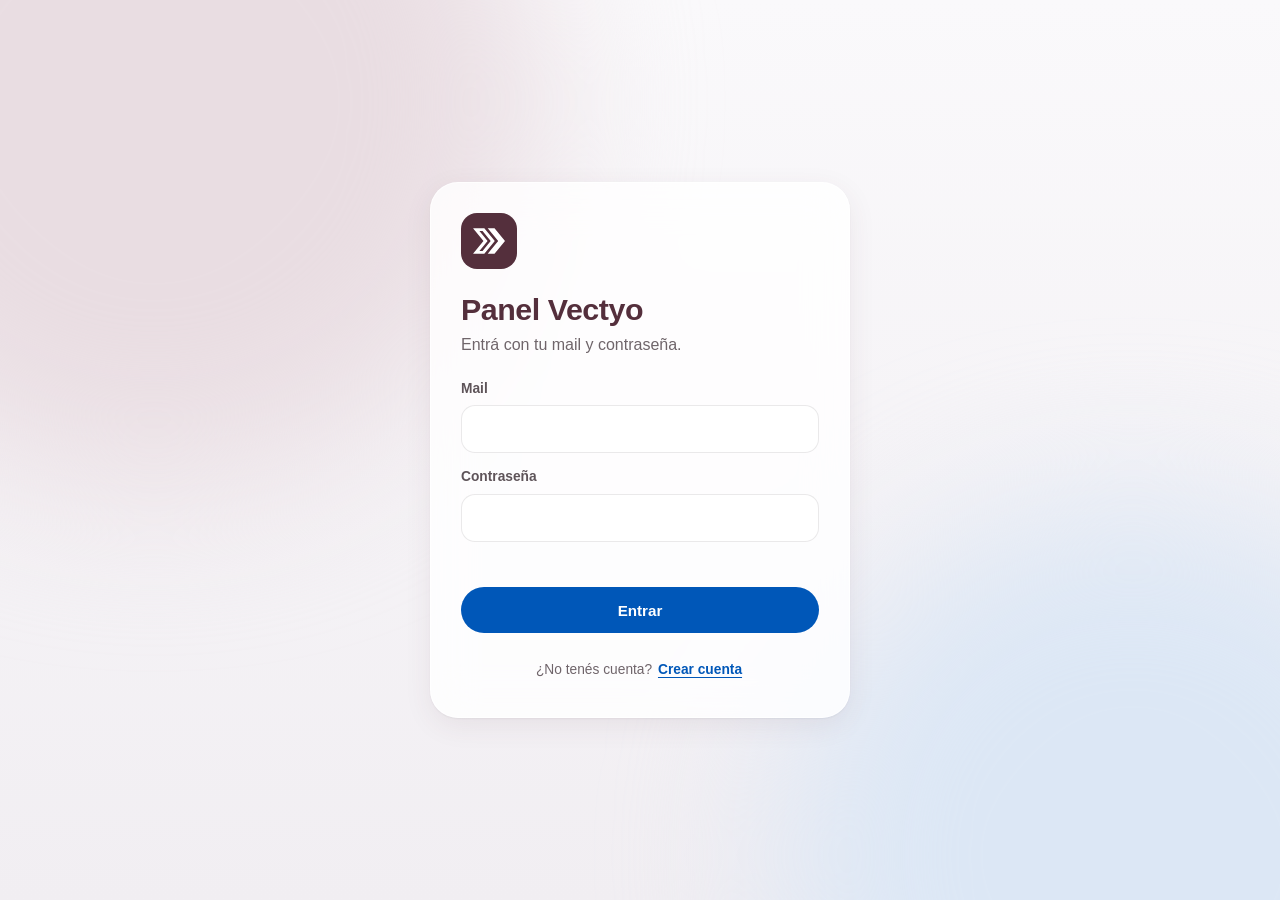
==== commit a2acf29e: "Panel: 4 estilos a elección de cada cuenta y menú lateral de vidrio - Estilos: Vectyo (por defecto)," ====
--- a/mesa-bb81d8k2/index.html
+++ b/mesa-bb81d8k2/index.html
@@ -3,7 +3,7 @@
 <head>
   <meta charset="utf-8">
   <meta name="viewport" content="width=device-width, initial-scale=1, viewport-fit=cover">
-  <meta http-equiv="Content-Security-Policy" content="default-src 'none'; script-src 'self'; style-src 'self' https://fonts.googleapis.com; font-src https://fonts.gstatic.com; img-src 'self' data: blob: https://rauekiejjkxgfoyicyhy.supabase.co; connect-src 'self' https://rauekiejjkxgfoyicyhy.supabase.co wss://rauekiejjkxgfoyicyhy.supabase.co; frame-src blob:; base-uri 'none'; form-action 'none'; manifest-src 'self'">
+  <meta http-equiv="Content-Security-Policy" content="default-src 'none'; script-src 'self'; style-src 'self' https://fonts.googleapis.com; font-src https://fonts.gstatic.com; img-src 'self' data: blob: https://rauekiejjkxgfoyicyhy.supabase.co https://tiles.openfreemap.org; connect-src 'self' https://rauekiejjkxgfoyicyhy.supabase.co wss://rauekiejjkxgfoyicyhy.supabase.co https://nominatim.openstreetmap.org https://tiles.openfreemap.org; worker-src blob:; child-src blob:; frame-src blob:; base-uri 'none'; form-action 'none'; manifest-src 'self'">
   <meta name="referrer" content="no-referrer">
   <meta name="robots" content="noindex, nofollow">
   <meta name="theme-color" content="#F4F2F5">
@@ -12,7 +12,9 @@
   <link rel="preconnect" href="https://fonts.googleapis.com">
   <link rel="preconnect" href="https://fonts.gstatic.com" crossorigin>
   <link rel="stylesheet" href="https://fonts.googleapis.com/css2?family=Sora:wght@600;700&family=Inter:wght@400;500;600&family=JetBrains+Mono:wght@400;500&display=swap">
+  <script src="tema.js"></script>
   <link rel="stylesheet" href="app.css">
+  <link rel="stylesheet" href="temas.css">
 </head>
 <body>
   <div class="fondo" aria-hidden="true"></div>
--- a/mesa-bb81d8k2/app.css
+++ b/mesa-bb81d8k2/app.css
@@ -1,55 +1,25 @@
 /* Panel Vectyo · v2 blanco con vidrio, estilo iPhone (2026-11-27)
    Marca: ciruela #542F3C (títulos, formas), azul #0057B8 (acción). Nunca texto de uno sobre el otro. */
-:root {
-  --ciruela: #542F3C;
-  --azul: #0057B8;
-  --azul-hover: #004A9C;
-  --azul-suave: #E6EEF8;
-  --ciruela-suave: #EEEAEB;
-  --tinta: #1D1519;
-  --pizarra: #5E5459;
-  --suave: #7A7075;
-  --linea: rgba(29, 21, 25, .09);
-  --vidrio: rgba(255, 255, 255, .62);
-  --vidrio-fuerte: rgba(255, 255, 255, .82);
-  --borde-vidrio: rgba(255, 255, 255, .75);
-  --sombra: 0 1px 2px rgba(29, 21, 25, .05), 0 8px 28px rgba(84, 47, 60, .08);
-  --sombra-alta: 0 2px 6px rgba(29, 21, 25, .08), 0 18px 48px rgba(84, 47, 60, .16);
-  --serie-ingreso: #0057B8;
-  --serie-gasto: #9C4A6B;
-  --bien: #1E7A4C;
-  --bien-fondo: #E3F4EA;
-  --alerta: #9A5B00;
-  --alerta-fondo: #FBF0DC;
-  --mal: #B3261E;
-  --mal-fondo: #FCE8E6;
-  --radio: 22px;
-  --radio-chico: 14px;
-  --f-tit: "Sora", -apple-system, BlinkMacSystemFont, "Segoe UI", sans-serif;
-  --f-txt: -apple-system, BlinkMacSystemFont, "Inter", "Segoe UI", sans-serif;
-  --f-mono: "JetBrains Mono", ui-monospace, Consolas, monospace;
-  --barra-alto: 0px;
-  color-scheme: light;
-}
+/* Los colores de cada estilo están en temas.css (variables). */
 * { box-sizing: border-box; -webkit-tap-highlight-color: transparent; }
 html, body { margin: 0; min-height: 100%; }
-body { background: #F4F2F5; color: var(--tinta); font: 16px/1.5 var(--f-txt); -webkit-font-smoothing: antialiased; }
-.fondo { position: fixed; inset: 0; z-index: -1; overflow: hidden; background: linear-gradient(180deg, #FAF9FB 0%, #F1EEF2 100%); }
+body { background: var(--fondo); color: var(--tinta); font: 16px/1.5 var(--f-txt); -webkit-font-smoothing: antialiased; }
+.fondo { position: fixed; inset: 0; z-index: -1; overflow: hidden; background: var(--fondo-degrade); }
 .fondo::before, .fondo::after { content: ""; position: absolute; border-radius: 50%; filter: blur(80px); }
-.fondo::before { width: 60vmax; height: 60vmax; background: #E9DDE2; top: -22vmax; left: -18vmax; }
-.fondo::after { width: 55vmax; height: 55vmax; background: #DCE7F5; bottom: -24vmax; right: -16vmax; }
+.fondo::before { width: 60vmax; height: 60vmax; background: var(--mancha-1); top: -22vmax; left: -18vmax; }
+.fondo::after { width: 55vmax; height: 55vmax; background: var(--mancha-2); bottom: -24vmax; right: -16vmax; }
 
 h1, h2, h3 { margin: 0; line-height: 1.2; letter-spacing: -.015em; }
-h1 { font: 700 1.9rem var(--f-tit); color: var(--ciruela); }
+h1 { font: 700 1.9rem var(--f-tit); color: var(--titulo); }
 h2 { font: 600 1.12rem var(--f-txt); }
 h3 { font: 600 1rem var(--f-txt); }
-a { color: var(--azul); }
+a { color: var(--acento); }
 p { margin: 0; }
 .suave { color: var(--suave); }
 .mono { font-family: var(--f-mono); }
 .chico { font-size: .86rem; }
 .cargando { padding: 48px; text-align: center; color: var(--suave); }
-:focus-visible { outline: 3px solid rgba(0, 87, 184, .45); outline-offset: 2px; }
+:focus-visible { outline: 3px solid rgb(var(--acento-rgb) / .45); outline-offset: 2px; }
 [hidden] { display: none !important; }
 .sr { position: absolute; width: 1px; height: 1px; overflow: hidden; clip: rect(0 0 0 0); }
 svg.ico { width: 22px; height: 22px; flex-shrink: 0; fill: none; stroke: currentColor; stroke-width: 1.9; stroke-linecap: round; stroke-linejoin: round; }
@@ -69,12 +39,12 @@
 
 /* ---------- Barra superior (compu) ---------- */
 .barra { position: sticky; top: 10px; z-index: 20; display: flex; align-items: center; gap: 16px; max-width: 1180px; margin: 10px auto 0; padding: 8px 10px 8px 18px; border-radius: 999px; }
-.marca { display: flex; align-items: center; gap: 10px; font: 700 .9rem var(--f-tit); letter-spacing: .1em; color: var(--ciruela); text-decoration: none; }
+.marca { display: flex; align-items: center; gap: 10px; font: 700 .9rem var(--f-tit); letter-spacing: .1em; color: var(--titulo); text-decoration: none; }
 .marca img { width: 26px; height: auto; }
 .nav { display: flex; gap: 4px; flex: 1; justify-content: center; }
 .nav a { display: inline-flex; align-items: center; gap: 8px; min-height: 44px; padding: 8px 18px; border-radius: 999px; text-decoration: none; color: var(--pizarra); font-weight: 600; font-size: .95rem; transition: background .15s, color .15s; }
-.nav a:hover { background: rgba(255,255,255,.7); color: var(--tinta); }
-.nav a[aria-current="page"] { background: var(--tinta); color: #fff; }
+.nav a:hover { background: var(--superficie); color: var(--tinta); }
+.nav a[aria-current="page"] { background: var(--nav-activo); color: var(--sobre-nav-activo); }
 .usuario { display: flex; align-items: center; gap: 10px; white-space: nowrap; }
 
 /* ---------- Barra de pestañas (celular) ---------- */
@@ -86,7 +56,7 @@
   .tabbar { display: flex; position: fixed; z-index: 30; left: 10px; right: 10px; bottom: max(10px, env(safe-area-inset-bottom)); border-radius: 26px; padding: 6px; justify-content: space-around; background: var(--vidrio-fuerte); box-shadow: var(--sombra-alta); }
   .tabbar a { flex: 1; display: flex; flex-direction: column; align-items: center; gap: 2px; min-height: 56px; justify-content: center; border-radius: 20px; text-decoration: none; color: var(--suave); font-size: .74rem; font-weight: 600; }
   .tabbar a svg.ico { width: 25px; height: 25px; }
-  .tabbar a[aria-current="page"] { color: var(--azul); background: var(--azul-suave); }
+  .tabbar a[aria-current="page"] { color: var(--acento); background: var(--acento-suave); }
   h1 { font-size: 1.6rem; }
 }
 
@@ -95,14 +65,14 @@
 .encabezado h1 { flex: 1; min-width: 180px; }
 
 /* ---------- Botones ---------- */
-.btn { display: inline-flex; align-items: center; justify-content: center; gap: 8px; min-height: 46px; padding: 10px 20px; border: 0; border-radius: 999px; font: 600 .95rem var(--f-txt); color: #fff; background: var(--azul); cursor: pointer; text-decoration: none; transition: background .15s, transform .1s; box-shadow: 0 4px 14px rgba(0, 87, 184, .25); }
-.btn:hover { background: var(--azul-hover); }
+.btn { display: inline-flex; align-items: center; justify-content: center; gap: 8px; min-height: 46px; padding: 10px 20px; border: 0; border-radius: 999px; font: 600 .95rem var(--f-txt); color: var(--sobre-acento); background: var(--acento); cursor: pointer; text-decoration: none; transition: background .15s, transform .1s; box-shadow: 0 4px 14px rgb(var(--acento-rgb) / .25); }
+.btn:hover { background: var(--acento-hover); }
 .btn:active { transform: scale(.97); }
 .btn:disabled { opacity: .55; cursor: progress; }
-.btn.sec { background: rgba(255,255,255,.85); color: var(--tinta); box-shadow: 0 1px 2px rgba(29,21,25,.06), inset 0 0 0 1px var(--linea); }
-.btn.sec:hover { background: #fff; }
-.btn.verde { background: #1E7A4C; box-shadow: 0 4px 14px rgba(30, 122, 76, .25); }
-.btn.verde:hover { background: #17633D; }
+.btn.sec { background: var(--superficie-fuerte); color: var(--tinta); box-shadow: 0 1px 2px rgb(var(--tinta-rgb) / .06), inset 0 0 0 1px var(--linea); }
+.btn.sec:hover { background: var(--superficie-max); }
+.btn.verde { background: var(--verde-wsp); box-shadow: 0 4px 14px rgba(30, 122, 76, .25); }
+.btn.verde:hover { filter: brightness(.9); }
 .btn.peligro { background: transparent; color: var(--mal); box-shadow: inset 0 0 0 1px rgba(179, 38, 30, .35); }
 .btn.peligro:hover { background: var(--mal-fondo); }
 .btn.mini { min-height: 38px; padding: 6px 14px; font-size: .88rem; }
@@ -111,62 +81,62 @@
 .btn-icono { width: 44px; height: 44px; padding: 0; border-radius: 50%; }
 
 /* Botón flotante "+" */
-.fab { position: fixed; z-index: 31; right: max(20px, env(safe-area-inset-right)); bottom: calc(24px + var(--barra-alto)); width: 62px; height: 62px; border-radius: 50%; border: 0; background: var(--azul); color: #fff; display: grid; place-items: center; cursor: pointer; box-shadow: 0 10px 30px rgba(0, 87, 184, .4); transition: transform .15s, background .15s; }
-.fab:hover { background: var(--azul-hover); }
+.fab { position: fixed; z-index: 31; right: max(20px, env(safe-area-inset-right)); bottom: calc(24px + var(--barra-alto)); width: 62px; height: 62px; border-radius: 50%; border: 0; background: var(--acento); color: var(--sobre-acento); display: grid; place-items: center; cursor: pointer; box-shadow: 0 10px 30px rgb(var(--acento-rgb) / .4); transition: transform .15s, background .15s; }
+.fab:hover { background: var(--acento-hover); }
 .fab:active { transform: scale(.94); }
 .fab svg.ico { width: 30px; height: 30px; stroke-width: 2.2; }
 
 /* Hoja de acciones (al tocar +) */
 .hoja { display: grid; gap: 10px; }
-.hoja button { display: flex; align-items: center; gap: 14px; width: 100%; min-height: 64px; padding: 12px 16px; border: 0; border-radius: 18px; background: rgba(255,255,255,.9); box-shadow: inset 0 0 0 1px var(--linea); font: 600 1.02rem var(--f-txt); color: var(--tinta); cursor: pointer; text-align: left; }
-.hoja button:hover { background: #fff; }
+.hoja button { display: flex; align-items: center; gap: 14px; width: 100%; min-height: 64px; padding: 12px 16px; border: 0; border-radius: 18px; background: var(--superficie-fuerte); box-shadow: inset 0 0 0 1px var(--linea); font: 600 1.02rem var(--f-txt); color: var(--tinta); cursor: pointer; text-align: left; }
+.hoja button:hover { background: var(--superficie-max); }
 .hoja button small { display: block; font-weight: 400; color: var(--suave); font-size: .84rem; }
 .hoja .icono-caja { width: 42px; height: 42px; border-radius: 13px; display: grid; place-items: center; color: #fff; flex-shrink: 0; }
 
 /* ---------- Campos ---------- */
 label.campo { display: flex; flex-direction: column; gap: 6px; font-size: .86rem; color: var(--pizarra); font-weight: 600; }
-input, select, textarea { width: 100%; padding: 12px 14px; min-height: 48px; border-radius: var(--radio-chico); border: 0; background: rgba(255,255,255,.92); box-shadow: inset 0 0 0 1px var(--linea); color: var(--tinta); font: 1rem var(--f-txt); }
+input, select, textarea { width: 100%; padding: 12px 14px; min-height: 48px; border-radius: var(--radio-chico); border: 0; background: var(--superficie-fuerte); box-shadow: inset 0 0 0 1px var(--linea); color: var(--tinta); font: 1rem var(--f-txt); }
 textarea { min-height: 96px; resize: vertical; }
-input:focus, select:focus, textarea:focus { outline: none; box-shadow: inset 0 0 0 2px var(--azul); }
+input:focus, select:focus, textarea:focus { outline: none; box-shadow: inset 0 0 0 2px var(--acento); }
 input.grande { font: 600 1.5rem var(--f-txt); letter-spacing: -.01em; }
-input[type="checkbox"] { width: 22px; min-height: 22px; height: 22px; accent-color: var(--azul); box-shadow: none; }
+input[type="checkbox"] { width: 22px; min-height: 22px; height: 22px; accent-color: var(--acento); box-shadow: none; }
 label.check { display: flex; align-items: center; gap: 10px; color: var(--tinta); font-size: .95rem; font-weight: 500; min-height: 40px; }
 fieldset { border: 0; padding: 0; margin: 0; }
 .grilla-form { display: grid; grid-template-columns: repeat(auto-fit, minmax(220px, 1fr)); gap: 14px; }
 .grilla-form .entera { grid-column: 1 / -1; }
-.grilla-form h3 { margin-top: 8px; color: var(--ciruela); }
+.grilla-form h3 { margin-top: 8px; color: var(--titulo); }
 .acciones { display: flex; flex-wrap: wrap; gap: 10px; justify-content: flex-end; margin-top: 20px; }
 .error { color: var(--mal); font-size: .92rem; min-height: 1.2em; }
 .filtros { display: flex; flex-wrap: wrap; gap: 10px; margin-bottom: 16px; align-items: center; }
 .filtros > input, .filtros > select { flex: 1 1 180px; max-width: 300px; }
 
 /* Selector tipo iPhone (segmentado) */
-.segmento { display: flex; padding: 4px; gap: 4px; border-radius: 16px; background: rgba(118, 118, 128, .12); }
+.segmento { display: flex; padding: 4px; gap: 4px; border-radius: 16px; background: rgb(var(--neutro-rgb) / .12); }
 .segmento label { flex: 1; position: relative; }
 .segmento input { position: absolute; opacity: 0; pointer-events: none; }
 .segmento span { display: flex; align-items: center; justify-content: center; min-height: 40px; padding: 6px 10px; border-radius: 12px; font-weight: 600; font-size: .92rem; color: var(--pizarra); cursor: pointer; text-align: center; transition: background .15s, color .15s; }
-.segmento input:checked + span { background: #fff; color: var(--tinta); box-shadow: 0 2px 8px rgba(29,21,25,.12); }
-.segmento input:focus-visible + span { outline: 3px solid rgba(0, 87, 184, .45); }
-.segmento.ingreso-gasto input[value="ingreso"]:checked + span { color: var(--azul); }
+.segmento input:checked + span { background: var(--superficie-max); color: var(--tinta); box-shadow: 0 2px 8px rgb(var(--tinta-rgb) / .12); }
+.segmento input:focus-visible + span { outline: 3px solid rgb(var(--acento-rgb) / .45); }
+.segmento.ingreso-gasto input[value="ingreso"]:checked + span { color: var(--acento); }
 .segmento.ingreso-gasto input[value="gasto"]:checked + span { color: var(--serie-gasto); }
 
 /* Destinos en chips */
 .chips { display: flex; flex-wrap: wrap; gap: 8px; }
 .chips label { position: relative; }
 .chips input { position: absolute; opacity: 0; pointer-events: none; }
-.chips span { display: inline-flex; align-items: center; min-height: 42px; padding: 8px 16px; border-radius: 999px; background: rgba(255,255,255,.9); box-shadow: inset 0 0 0 1px var(--linea); font-weight: 600; font-size: .92rem; color: var(--pizarra); cursor: pointer; }
-.chips input:checked + span { background: var(--tinta); color: #fff; box-shadow: none; }
-.chips input:focus-visible + span { outline: 3px solid rgba(0, 87, 184, .45); }
+.chips span { display: inline-flex; align-items: center; min-height: 42px; padding: 8px 16px; border-radius: 999px; background: var(--superficie-fuerte); box-shadow: inset 0 0 0 1px var(--linea); font-weight: 600; font-size: .92rem; color: var(--pizarra); cursor: pointer; }
+.chips input:checked + span { background: var(--nav-activo); color: var(--sobre-nav-activo); box-shadow: none; }
+.chips input:focus-visible + span { outline: 3px solid rgb(var(--acento-rgb) / .45); }
 
 /* ---------- Login ---------- */
 .login { min-height: 100vh; display: grid; place-items: center; padding: 20px; }
 .login .panel { width: min(420px, 100%); padding: 30px; border-radius: 28px; background: var(--vidrio-fuerte); }
-.login img.logo { width: 56px; height: 56px; padding: 12px; border-radius: 16px; background: var(--ciruela); margin-bottom: 16px; }
+.login img.logo { width: 56px; height: 56px; padding: 12px; border-radius: 16px; background: var(--logo-fondo); margin-bottom: 16px; }
 .login h1 { margin-bottom: 6px; }
 .login form { display: grid; gap: 14px; margin-top: 22px; }
-.qr { background: #fff; border-radius: 16px; padding: 10px; width: 200px; height: 200px; margin: 6px auto; display: block; box-shadow: inset 0 0 0 1px var(--linea); }
+.qr { background: var(--superficie-max); border-radius: 16px; padding: 10px; width: 200px; height: 200px; margin: 6px auto; display: block; box-shadow: inset 0 0 0 1px var(--linea); }
 .codigo { font-family: var(--f-mono); font-size: 1.6rem; letter-spacing: .35em; text-align: center; }
-.secreto { font-family: var(--f-mono); font-size: .82rem; word-break: break-all; background: rgba(118,118,128,.1); padding: 8px 10px; border-radius: 10px; }
+.secreto { font-family: var(--f-mono); font-size: .82rem; word-break: break-all; background: rgb(var(--neutro-rgb) / .1); padding: 8px 10px; border-radius: 10px; }
 .demo { background: var(--alerta-fondo); color: var(--alerta); border-radius: 14px; padding: 10px 14px; font-size: .88rem; margin: 12px auto 0; max-width: 1180px; }
 
 /* ---------- Clientes ---------- */
@@ -175,13 +145,13 @@
 .tarjeta:hover { transform: translateY(-3px); box-shadow: var(--sombra-alta); background: var(--vidrio-fuerte); }
 .tarjeta:active { transform: scale(.98); }
 .tarjeta .nombre { font-weight: 600; line-height: 1.3; font-size: .98rem; }
-.avatar { width: 80px; height: 80px; border-radius: 50%; object-fit: cover; display: grid; place-items: center; background: linear-gradient(140.6deg, var(--ciruela), var(--azul)); font: 700 1.5rem var(--f-tit); color: #fff; flex-shrink: 0; box-shadow: 0 6px 18px rgba(84,47,60,.2); }
+.avatar { width: 80px; height: 80px; border-radius: 50%; object-fit: cover; display: grid; place-items: center; background: var(--avatar-fondo); font: 700 1.5rem var(--f-tit); color: #fff; flex-shrink: 0; box-shadow: 0 6px 18px rgb(var(--titulo-rgb) / .2); }
 .avatar.grande { width: 112px; height: 112px; font-size: 2.2rem; }
-.chip { display: inline-block; padding: 3px 10px; border-radius: 999px; font-size: .76rem; font-weight: 600; background: rgba(118,118,128,.12); color: var(--pizarra); white-space: nowrap; }
+.chip { display: inline-block; padding: 3px 10px; border-radius: 999px; font-size: .76rem; font-weight: 600; background: rgb(var(--neutro-rgb) / .12); color: var(--pizarra); white-space: nowrap; }
 .chip.etapa-ganado, .chip.etapa-en-produccion, .chip.etapa-entregado { background: var(--bien-fondo); color: var(--bien); }
-.chip.etapa-propuesta, .chip.etapa-llamada, .chip.etapa-auditoria, .chip.etapa-consulta { background: var(--azul-suave); color: var(--azul); }
-.chip.mensual { background: var(--azul-suave); color: var(--azul); }
-.chip.anual { background: var(--ciruela-suave); color: var(--ciruela); }
+.chip.etapa-propuesta, .chip.etapa-llamada, .chip.etapa-auditoria, .chip.etapa-consulta { background: var(--acento-suave); color: var(--acento); }
+.chip.mensual { background: var(--acento-suave); color: var(--acento); }
+.chip.anual { background: var(--titulo-suave); color: var(--titulo); }
 .vacio { padding: 36px 16px; text-align: center; color: var(--suave); }
 
 /* ---------- Ficha ---------- */
@@ -201,17 +171,17 @@
 .bloque h3 { font-size: .76rem; text-transform: uppercase; letter-spacing: .08em; color: var(--suave); margin-bottom: 4px; }
 
 .lista { list-style: none; padding: 0; margin: 0; display: grid; gap: 8px; }
-.lista li { display: flex; gap: 12px; align-items: center; padding: 12px 14px; border-radius: 16px; background: rgba(255,255,255,.75); box-shadow: inset 0 0 0 1px var(--linea); backdrop-filter: none; -webkit-backdrop-filter: none; border: 0; }
+.lista li { display: flex; gap: 12px; align-items: center; padding: 12px 14px; border-radius: 16px; background: var(--superficie); box-shadow: inset 0 0 0 1px var(--linea); backdrop-filter: none; -webkit-backdrop-filter: none; border: 0; }
 .lista li .cuerpo { flex: 1; min-width: 0; }
 .lista li .cuerpo p { overflow-wrap: anywhere; }
 .lista .fecha { font-family: var(--f-mono); font-size: .78rem; color: var(--suave); white-space: nowrap; }
 .lista .monto { font-family: var(--f-mono); font-weight: 600; white-space: nowrap; }
 .lista .icono-mov { width: 40px; height: 40px; border-radius: 12px; display: grid; place-items: center; flex-shrink: 0; }
-.icono-mov.ingreso { background: var(--azul-suave); color: var(--azul); }
-.icono-mov.gasto { background: var(--ciruela-suave); color: var(--serie-gasto); }
+.icono-mov.ingreso { background: var(--acento-suave); color: var(--acento); }
+.icono-mov.gasto { background: var(--titulo-suave); color: var(--serie-gasto); }
 
 .saldo { display: grid; grid-template-columns: repeat(auto-fit, minmax(120px, 1fr)); gap: 10px; margin-bottom: 14px; }
-.saldo div { padding: 12px 14px; border-radius: 16px; background: rgba(255,255,255,.8); box-shadow: inset 0 0 0 1px var(--linea); }
+.saldo div { padding: 12px 14px; border-radius: 16px; background: var(--superficie-fuerte); box-shadow: inset 0 0 0 1px var(--linea); }
 .saldo span { display: block; font-size: .78rem; color: var(--suave); }
 .saldo strong { font-family: var(--f-mono); font-size: 1.05rem; font-weight: 600; }
 .debe { color: var(--alerta); }
@@ -232,20 +202,22 @@
 .kpi span { display: block; color: var(--suave); font-size: .84rem; font-weight: 600; margin-bottom: 6px; }
 .kpi strong { font: 700 1.5rem var(--f-tit); letter-spacing: -.02em; }
 .kpi small { display: block; color: var(--suave); font-size: .8rem; margin-top: 6px; }
-.kpi.destacado { background: var(--tinta); color: #fff; border-color: transparent; }
-.kpi.destacado span, .kpi.destacado small { color: rgba(255,255,255,.72); }
+.kpi.destacado { background: var(--destacado); color: var(--sobre-destacado); border-color: transparent; }
+.kpi.destacado span, .kpi.destacado small { color: var(--sobre-destacado); opacity: .75; }
 .carga-rapida { display: flex; flex-wrap: wrap; gap: 10px; }
 .carga-rapida .btn { flex: 1 1 180px; min-height: 56px; font-size: 1rem; }
 .graficos { display: grid; grid-template-columns: repeat(auto-fit, minmax(340px, 1fr)); gap: 16px; }
 .graficos .panel + .panel { margin-top: 0; }
 .grafico { position: relative; }
 .grafico svg { display: block; width: 100%; height: auto; overflow: visible; }
+.grafico .b-ing { fill: var(--serie-ingreso); }
+.grafico .b-gas { fill: var(--serie-gasto); }
 .grafico .eje { fill: var(--suave); font: 15px var(--f-txt); }
-.grafico .grid { stroke: rgba(29,21,25,.07); stroke-width: 1; }
-.grafico .base { stroke: rgba(29,21,25,.25); stroke-width: 1; }
+.grafico .grid { stroke: rgb(var(--tinta-rgb) / .07); stroke-width: 1; }
+.grafico .base { stroke: rgb(var(--tinta-rgb) / .25); stroke-width: 1; }
 .leyenda { display: flex; gap: 16px; flex-wrap: wrap; font-size: .86rem; color: var(--pizarra); margin-bottom: 8px; }
 .leyenda i { display: inline-block; width: 11px; height: 11px; border-radius: 3px; margin-right: 6px; vertical-align: -1px; }
-.tooltip { position: absolute; pointer-events: none; background: rgba(255,255,255,.96); box-shadow: var(--sombra-alta); border-radius: 12px; padding: 9px 12px; font-size: .84rem; white-space: nowrap; z-index: 5; transform: translate(-50%, calc(-100% - 10px)); }
+.tooltip { position: absolute; pointer-events: none; background: var(--superficie-fuerte); box-shadow: var(--sombra-alta); border-radius: 12px; padding: 9px 12px; font-size: .84rem; white-space: nowrap; z-index: 5; transform: translate(-50%, calc(-100% - 10px)); }
 .tooltip b { display: block; margin-bottom: 3px; }
 .tooltip i { display: inline-block; width: 9px; height: 9px; border-radius: 2px; margin-right: 6px; }
 .serie-ingreso { background: var(--serie-ingreso); }
@@ -253,17 +225,17 @@
 .cats { display: grid; gap: 12px; }
 .cats-fila { display: grid; grid-template-columns: minmax(110px, 32%) 1fr auto; align-items: center; gap: 10px; font-size: .9rem; }
 .cats-nombre { color: var(--pizarra); font-weight: 600; overflow: hidden; text-overflow: ellipsis; white-space: nowrap; }
-.cats-pista { height: 20px; background: rgba(118,118,128,.1); border-radius: 6px; overflow: hidden; }
+.cats-pista { height: 20px; background: rgb(var(--neutro-rgb) / .1); border-radius: 6px; overflow: hidden; }
 .cats-barra { display: block; height: 100%; border-radius: 6px; }
 .cats-valor { font-size: .82rem; white-space: nowrap; font-family: var(--f-mono); }
 .mes-nav { display: flex; align-items: center; gap: 8px; }
 .mes-nav strong { min-width: 150px; text-align: center; font-size: 1.02rem; text-transform: capitalize; }
 
 /* ---------- Diálogo como hoja de iPhone ---------- */
-dialog { width: min(600px, calc(100% - 20px)); max-height: calc(100dvh - 20px); padding: 0; border-radius: 28px; background: rgba(250, 249, 251, .94); color: var(--tinta); }
-dialog::backdrop { background: rgba(29, 21, 25, .28); backdrop-filter: blur(6px); -webkit-backdrop-filter: blur(6px); }
+dialog { width: min(600px, calc(100% - 20px)); max-height: calc(100dvh - 20px); padding: 0; border-radius: 28px; background: var(--dialogo); color: var(--tinta); }
+dialog::backdrop { background: rgb(var(--tinta-rgb) / .28); backdrop-filter: blur(6px); -webkit-backdrop-filter: blur(6px); }
 dialog form, dialog .contenido { padding: 24px; }
-dialog h2 { margin-bottom: 18px; font: 700 1.3rem var(--f-tit); color: var(--ciruela); }
+dialog h2 { margin-bottom: 18px; font: 700 1.3rem var(--f-tit); color: var(--titulo); }
 @media (max-width: 760px) {
   dialog { width: 100%; max-width: 100%; margin: auto 0 0; border-radius: 28px 28px 0 0; max-height: 92dvh; }
   dialog form, dialog .contenido { padding: 22px 18px calc(22px + env(safe-area-inset-bottom)); }
@@ -271,7 +243,7 @@
 }
 
 #aviso { position: fixed; left: 50%; bottom: calc(100px + var(--barra-alto)); transform: translateX(-50%); z-index: 50; }
-#aviso div { background: var(--tinta); color: #fff; padding: 12px 18px; border-radius: 16px; box-shadow: var(--sombra-alta); font-weight: 500; }
+#aviso div { background: var(--aviso); color: var(--sobre-aviso); padding: 12px 18px; border-radius: 16px; box-shadow: var(--sombra-alta); font-weight: 500; }
 #aviso div.mal { background: var(--mal); }
 
 @media (max-width: 760px) {
@@ -282,12 +254,170 @@
 }
 @media (prefers-reduced-motion: reduce) { * { transition: none !important; } }
 .btn.gasto { background: var(--serie-gasto); box-shadow: 0 4px 14px rgba(156, 74, 107, .28); }
-.btn.gasto:hover { background: #84405C; }
-.fondo-azul { background: var(--azul); }
+.btn.gasto:hover { filter: brightness(.9); }
+.fondo-azul { background: var(--acento); }
 .fondo-gasto { background: var(--serie-gasto); }
-.fondo-ciruela { background: var(--ciruela); }
-details summary { cursor: pointer; min-height: 40px; display: flex; align-items: center; font-weight: 600; color: var(--azul); }
+.fondo-ciruela { background: var(--titulo); }
+details summary { cursor: pointer; min-height: 40px; display: flex; align-items: center; font-weight: 600; color: var(--acento); }
 .carga-rapida + .chico { margin-top: 10px; }
 section.panel + .kpis, .kpis + section.panel { margin-top: 16px; }
 .encabezado + section.panel { margin-bottom: 16px; }
 .usuario { margin-left: auto; }
+.bloque-mapa { margin-top: 6px; padding: 16px; border-radius: 18px; background: rgb(var(--acento-rgb) / .05); box-shadow: inset 0 0 0 1px rgb(var(--acento-rgb) / .14); }
+.bloque-mapa h3 { color: var(--titulo); margin-bottom: 6px; }
+.chips input[type="checkbox"] { position: absolute; opacity: 0; width: 1px; height: 1px; }
+
+/* ---------- Mapa de la web ---------- */
+.mapa-caja { position: relative; border-radius: 28px; overflow: hidden; padding: 0; height: min(68vh, 640px); min-height: 380px; }
+.mapa-lienzo { position: absolute; inset: 0; background: #E9EEF5; }
+.mapa-ayuda { position: absolute; left: 50%; top: 14px; transform: translateX(-50%); display: inline-flex; align-items: center; gap: 8px; padding: 10px 16px; border-radius: 999px; background: var(--superficie-fuerte); box-shadow: var(--sombra); font-weight: 600; font-size: .92rem; pointer-events: none; max-width: calc(100% - 100px); text-align: center; }
+.mapa-ayuda svg.ico { width: 18px; height: 18px; color: var(--acento); flex-shrink: 0; }
+.pin-mapa { width: 38px; height: 38px; padding: 0; border: 3px solid var(--superficie-max); border-radius: 50% 50% 50% 4px; transform: rotate(-45deg); background: var(--acento); box-shadow: 0 6px 16px rgba(0, 57, 120, .35); cursor: pointer; display: grid; place-items: center; }
+.pin-mapa img { width: 18px; transform: rotate(45deg); }
+.pin-mapa.entregado { background: var(--titulo); }
+.pin-mapa.nuevo { background: #1E7A4C; animation: latido 1s ease-in-out infinite alternate; }
+@keyframes latido { to { box-shadow: 0 0 0 10px rgba(30, 122, 76, .18), 0 6px 16px rgba(0,0,0,.25); } }
+.maplibregl-ctrl-group { border-radius: 14px !important; overflow: hidden; box-shadow: var(--sombra) !important; }
+.maplibregl-ctrl-group button { width: 40px !important; height: 40px !important; }
+.vacio-li { justify-content: center; }
+@media (max-width: 760px) { .mapa-caja { height: 62vh; border-radius: 22px; } .mapa-ayuda { font-size: .84rem; top: 10px; } }
+.mapa-lienzo.maplibregl-map { position: absolute; inset: 0; width: 100%; height: 100%; }
+
+/* ---------- Prolijidad (v2.1) ---------- */
+.grupos { display: grid; gap: 14px; }
+.grupo { padding: 16px; border-radius: 18px; background: var(--superficie); box-shadow: inset 0 0 0 1px var(--linea); }
+.grupo legend { float: left; width: 100%; margin: 0 0 12px; font: 700 .98rem var(--f-tit); color: var(--titulo); }
+.grupo legend + * { clear: both; }
+.ficha-columnas { display: grid; grid-template-columns: minmax(0, 1fr) minmax(0, 1.15fr); gap: 16px; align-items: start; }
+.ficha-columnas .columna { display: grid; gap: 16px; }
+.ficha-columnas .panel + .panel { margin-top: 0; }
+@media (max-width: 900px) { .ficha-columnas { grid-template-columns: 1fr; } }
+.enlaces { display: flex; flex-wrap: wrap; gap: 6px 16px; }
+.enlace { display: inline-flex; align-items: center; gap: 6px; font-size: .92rem; font-weight: 600; text-decoration: none; min-height: 32px; }
+.enlace svg.ico { width: 17px; height: 17px; }
+.saldo { grid-template-columns: repeat(3, minmax(0, 1fr)); }
+.saldo div { min-width: 0; }
+.saldo strong { font-size: .98rem; overflow-wrap: anywhere; }
+.lista li { flex-wrap: wrap; }
+.lista li.li-trato { flex-direction: column; align-items: stretch; gap: 10px; }
+.trato-cab { display: flex; justify-content: space-between; gap: 10px; align-items: baseline; }
+.acciones-li { display: flex; gap: 8px; justify-content: flex-end; }
+.datos { align-items: baseline; }
+.datos dd .btn { margin-top: 6px; }
+.lista li > .monto { margin-left: auto; }
+@media (max-width: 520px) { .saldo { grid-template-columns: 1fr 1fr; } .saldo div:last-child { grid-column: 1 / -1; } }
+@media (max-width: 760px) {
+  .ficha-cab { padding: 18px; gap: 16px; }
+  .ficha-cab .botones { display: grid; grid-template-columns: 1fr 1fr; }
+  .ficha-cab .botones .btn { width: 100%; padding-left: 10px; padding-right: 10px; }
+  .ficha-cab .botones .borrar-cliente { grid-column: 1 / -1; justify-self: start; width: auto; }
+}
+
+/* ---------- Cuentas y perfil (fase 1, 2026-11-28) ---------- */
+button.link { background: none; border: 0; padding: 4px 2px; min-height: 36px; font-family: var(--f-txt); font-weight: 600; font-size: inherit; color: var(--acento); cursor: pointer; text-decoration: underline; text-underline-offset: 3px; }
+.pie-login { margin-top: 18px; text-align: center; }
+.nota-icono { display: flex; gap: 10px; align-items: flex-start; }
+.nota-icono svg.ico { width: 18px; height: 18px; margin-top: 2px; color: var(--titulo); }
+.bloque-arriba { margin-top: 12px; }
+.acciones.izq { justify-content: flex-start; margin-top: 14px; }
+.yo-mini { display: inline-flex; align-items: center; gap: 8px; text-decoration: none; border-radius: 999px; padding: 2px 10px 2px 2px; min-height: 40px; }
+.yo-mini:hover { background: var(--superficie); }
+.avatar.mini { width: 34px; height: 34px; font-size: .8rem; box-shadow: none; }
+@media (max-width: 760px) { .yo-mini { padding: 2px; } }
+
+.login .panel.bienvenida { width: min(560px, 100%); }
+.pasos { display: flex; gap: 6px; margin-bottom: 10px; }
+.pasos span { flex: 1; height: 5px; border-radius: 999px; background: rgb(var(--neutro-rgb) / .18); }
+.pasos span.hecho { background: var(--acento); }
+.paso { margin-bottom: 4px; font-family: var(--f-mono); }
+.con-arroba { position: relative; }
+.con-arroba span { position: absolute; left: 14px; top: 50%; transform: translateY(-50%); color: var(--suave); font-weight: 600; pointer-events: none; }
+.con-arroba input { padding-left: 32px; text-transform: lowercase; }
+.con-cuenta { position: relative; }
+.con-cuenta .cuenta { position: absolute; right: 12px; bottom: 8px; font-family: var(--f-mono); font-weight: 400; }
+
+/* Banner: fondo de marca (ciruela a azul) hasta que se sube uno */
+.banner { position: relative; overflow: hidden; aspect-ratio: 3 / 1; background: var(--banner-fondo); }
+.banner img { position: absolute; inset: 0; width: 100%; height: 100%; object-fit: cover; }
+.perfil-previa { position: relative; margin: 4px 0 52px; }
+.perfil-previa .banner { border-radius: 20px; }
+.perfil-previa .avatar { position: absolute; left: 20px; bottom: -44px; border: 4px solid var(--superficie-max); }
+
+.perfil { border-radius: 28px; overflow: hidden; margin-bottom: 16px; }
+.perfil-banner { position: relative; }
+.perfil-banner .banner { max-height: 240px; width: 100%; }
+.cambiar-banner { position: absolute; right: 14px; bottom: 14px; }
+.perfil-cuerpo { display: flex; flex-wrap: wrap; gap: 20px; padding: 0 24px 24px; }
+.perfil-cuerpo .foto-cambiar { margin-top: -56px; align-self: flex-start; }
+.perfil-cuerpo .avatar { border: 4px solid var(--superficie-max); }
+.perfil-info { flex: 1; min-width: 240px; display: grid; gap: 8px; padding-top: 14px; }
+.perfil-nombre { font: 700 1.6rem var(--f-tit); color: var(--titulo); }
+.panel > h2 > svg.ico { color: var(--titulo); }
+@media (max-width: 760px) {
+  .perfil-cuerpo { padding: 0 18px 20px; gap: 12px; }
+  .perfil-info { padding-top: 0; min-width: 100%; }
+  .cambiar-banner { right: 10px; top: 10px; bottom: auto; }
+}
+@media (max-width: 1100px) { .usuario .quien { display: none; } .yo-mini { padding: 2px; } }
+
+/* ---------- Personales y compartidos (fase 2, 2026-11-28) ---------- */
+.chip.tipo { display: inline-flex; align-items: center; gap: 4px; }
+.chip.tipo svg.ico { width: 13px; height: 13px; stroke-width: 2.2; }
+.chip.tipo.personal { background: var(--titulo-suave); color: var(--titulo); }
+.chip.tipo.compartido { background: var(--acento-suave); color: var(--acento); }
+.chip.tipo.ajeno { background: var(--alerta-fondo); color: var(--alerta); }
+.tarjeta .chip.tipo { margin-top: -4px; }
+.tarjeta.ajena { opacity: .82; }
+.filtros .segmento { flex: 0 1 340px; }
+.filtros label.check { flex: 1 1 100%; }
+.privacidad h2 > svg.ico { color: var(--titulo); }
+.lista.integrantes { margin: 12px 0; }
+.lista.integrantes li { align-items: center; gap: 12px; }
+.lista.integrantes .avatar.mini { width: 38px; height: 38px; }
+.lista.integrantes li > .btn { margin-left: auto; }
+.sumar-integrante { display: flex; gap: 8px; margin: 4px 0 8px; }
+.sumar-integrante input { flex: 1; min-width: 0; }
+
+/* ---------- Trabajo en grupo (fase 3, 2026-11-28) ---------- */
+.trabajo-grupo { display: grid; gap: 16px; margin-bottom: 16px; }
+.trabajo-grupo .panel + .panel { margin-top: 0; }
+.aporte .mes-nav { display: inline-flex; align-items: center; gap: 8px; margin-left: auto; }
+.aporte .semana { font-size: .92rem; min-width: 0; text-align: center; text-transform: none; }
+.titular-aporte { font: 600 1.05rem var(--f-txt); color: var(--tinta); margin-bottom: 10px; }
+.barra-env { position: relative; }
+.barra-aporte { display: flex; gap: 2px; height: 22px; border-radius: 6px; overflow: hidden; background: rgb(var(--neutro-rgb) / .12); }
+.barra-aporte.vacia { margin-bottom: 8px; }
+.barra-aporte .seg { min-width: 6px; cursor: default; transition: filter .15s; }
+.barra-aporte .seg:hover, .barra-aporte .seg:focus-visible { filter: brightness(1.12); outline-offset: -3px; }
+.tip-aporte { position: absolute; bottom: calc(100% + 8px); transform: translateX(-50%); background: var(--aviso); color: var(--sobre-aviso); padding: 6px 10px; border-radius: 10px; font-size: .84rem; white-space: nowrap; pointer-events: none; box-shadow: var(--sombra-alta); }
+.leyenda-aporte { list-style: none; margin: 14px 0 0; padding: 0; display: grid; gap: 8px; }
+.leyenda-aporte li { display: grid; grid-template-columns: 12px 1fr auto auto; align-items: center; gap: 10px; }
+.leyenda-aporte i { width: 12px; height: 12px; border-radius: 4px; }
+.leyenda-aporte .quien { font-weight: 600; overflow: hidden; text-overflow: ellipsis; white-space: nowrap; }
+.leyenda-aporte .suave { min-width: 120px; text-align: right; }
+@media (max-width: 520px) { .leyenda-aporte li { grid-template-columns: 12px 1fr auto; } .leyenda-aporte .suave { grid-column: 2 / -1; text-align: left; min-width: 0; } }
+
+.panel > .segmento { margin-bottom: 12px; }
+.lista.tareas li { align-items: flex-start; gap: 12px; }
+.lista.tareas li.hecha strong { text-decoration: line-through; text-decoration-color: rgb(var(--tinta-rgb) / .35); color: var(--pizarra); }
+.check-tarea { flex-shrink: 0; width: 34px; height: 34px; border-radius: 50%; border: 2px solid rgb(var(--acento-rgb) / .45); background: var(--superficie-max); color: transparent; display: grid; place-items: center; cursor: pointer; margin-top: 2px; transition: background .15s, color .15s; }
+.check-tarea svg.ico { width: 18px; height: 18px; stroke-width: 2.6; }
+.check-tarea:hover:not(:disabled) { color: var(--acento); background: var(--acento-suave); }
+.check-tarea.hecha { background: var(--bien); border-color: var(--bien); color: #fff; cursor: default; }
+.check-tarea:disabled:not(.hecha) { border-style: dashed; border-color: rgb(var(--neutro-rgb) / .4); cursor: not-allowed; }
+.meta-tarea { display: flex; flex-wrap: wrap; align-items: center; gap: 4px 6px; margin-top: 4px; }
+.meta-tarea .asignada { display: inline-flex; align-items: center; gap: 6px; }
+.avatar.micro { width: 22px; height: 22px; font-size: .6rem; box-shadow: none; }
+.chip.imp-1 { background: rgb(var(--neutro-rgb) / .12); color: var(--pizarra); }
+.chip.imp-2 { background: var(--acento-suave); color: var(--acento); }
+.chip.imp-3 { background: var(--titulo-suave); color: var(--titulo); }
+.chip.imp-5 { background: var(--mal-fondo); color: var(--mal); }
+.chip.puntos { background: var(--bien-fondo); color: var(--bien); }
+.segmento.importancia span { font-size: .86rem; padding: 6px 4px; }
+
+.feed { list-style: none; margin: 0; padding: 0; display: grid; gap: 14px; max-height: 560px; overflow-y: auto; }
+.feed li { display: flex; gap: 10px; align-items: flex-start; }
+.feed .avatar.mini { width: 32px; height: 32px; }
+.feed .cuerpo { flex: 1; min-width: 0; overflow-wrap: anywhere; }
+.feed .cita { margin: 4px 0; padding: 8px 12px; border-radius: 12px; background: var(--superficie); box-shadow: inset 0 0 0 1px var(--linea); font-size: .92rem; }
+.mis-tareas { margin-bottom: 16px; }
--- a/mesa-bb81d8k2/temas.css
+++ b/mesa-bb81d8k2/temas.css
@@ -0,0 +1,278 @@
+/* =====================================================================
+   Panel Vectyo · Estilos de la interfaz (2026-11-28)
+   Cada cuenta elige uno en Perfil → "Estilo del panel". Se aplica con
+   <html data-tema="…">. Sin atributo = Vectyo (el de la marca, por defecto).
+     vectyo · Vectyo       claro, vidrio blanco, ciruela y azul
+     asal   · Asal Design  oscuro, degradé violeta, rosa y azul, botones blancos
+     ice    · Ice Water    vidrio gris esmerilado sobre foto desenfocada, crema
+     focus  · Focus Power  negro, verde neón con brillo, estilo terminal
+   Los 4 colores por integrante (--int-1 a --int-4) y los de ingresos/gastos de
+   cada estilo están validados para daltonismo contra el fondo de ese estilo.
+   ===================================================================== */
+
+/* ---------- Vectyo (por defecto) ---------- */
+:root {
+  color-scheme: light;
+  --azul: #0057B8; --ciruela: #542F3C;
+  --fondo: #F4F2F5;
+  --fondo-degrade: linear-gradient(180deg, #FAF9FB 0%, #F1EEF2 100%);
+  --mancha-1: #E9DDE2; --mancha-2: #DCE7F5;
+  --tinta: #1D1519; --tinta-rgb: 29 21 25; --pizarra: #5E5459; --suave: #6F656A;
+  --linea: rgb(29 21 25 / .09);
+  --titulo: #542F3C; --titulo-rgb: 84 47 60; --titulo-suave: #EEEAEB;
+  --acento: #0057B8; --acento-rgb: 0 87 184; --acento-hover: #004A9C; --acento-suave: #E6EEF8; --sobre-acento: #fff;
+  --vidrio: rgba(255, 255, 255, .62); --vidrio-fuerte: rgba(255, 255, 255, .82); --borde-vidrio: rgba(255, 255, 255, .75);
+  --desenfoque: 22px;
+  --superficie: rgba(255, 255, 255, .75); --superficie-fuerte: rgba(255, 255, 255, .92); --superficie-max: #fff;
+  --dialogo: rgba(250, 249, 251, .94);
+  --neutro-rgb: 118 118 128;
+  --sombra: 0 1px 2px rgba(29, 21, 25, .05), 0 8px 28px rgba(84, 47, 60, .08);
+  --sombra-alta: 0 2px 6px rgba(29, 21, 25, .08), 0 18px 48px rgba(84, 47, 60, .16);
+  --nav-activo: #1D1519; --sobre-nav-activo: #fff;
+  --aviso: #1D1519; --sobre-aviso: #fff;
+  --destacado: #1D1519; --sobre-destacado: #fff;
+  --avatar-fondo: linear-gradient(140.6deg, #542F3C, #0057B8);
+  --logo-fondo: #542F3C;
+  --banner-fondo: linear-gradient(140.6deg, #542F3C 0%, #3A2130 45%, #0057B8 100%);
+  --serie-ingreso: #0057B8; --serie-gasto: #9C4A6B;
+  --int-1: #0057B8; --int-2: #C27A00; --int-3: #7A4FA8; --int-4: #1E7A4C; --int-otros: #8A8287;
+  --bien: #1E7A4C; --bien-fondo: #E3F4EA; --alerta: #9A5B00; --alerta-fondo: #FBF0DC; --mal: #B3261E; --mal-fondo: #FCE8E6;
+  --verde-wsp: #1E7A4C;
+  --brillo: none;
+  --radio: 22px; --radio-chico: 14px;
+  --f-tit: "Sora", -apple-system, BlinkMacSystemFont, "Segoe UI", sans-serif;
+  --f-txt: -apple-system, BlinkMacSystemFont, "Inter", "Segoe UI", sans-serif;
+  --f-mono: "JetBrains Mono", ui-monospace, Consolas, monospace;
+  --f-numeros: var(--f-tit);
+  --barra-alto: 0px;
+  --lateral: 0px;
+}
+
+/* ---------- Asal Design ---------- */
+[data-tema="asal"] {
+  color-scheme: dark;
+  --fondo: #0D0A10;
+  --fondo-degrade: radial-gradient(90% 70% at 0% 0%, #2C1233 0%, transparent 60%), radial-gradient(80% 70% at 100% 100%, #101A3D 0%, transparent 65%), #0D0A10;
+  --mancha-1: rgba(190, 40, 150, .38); --mancha-2: rgba(60, 80, 230, .34);
+  --tinta: #F5F1F7; --tinta-rgb: 245 241 247; --pizarra: #D2C9D7; --suave: #A99FAF;
+  --linea: rgba(255, 255, 255, .08);
+  --titulo: #FFFFFF; --titulo-rgb: 224 71 158; --titulo-suave: rgba(255, 255, 255, .08);
+  --acento: #FFFFFF; --acento-rgb: 224 71 158; --acento-hover: #F1E9F5; --acento-suave: rgba(224, 71, 158, .16); --sobre-acento: #141018;
+  --vidrio: rgba(30, 23, 37, .55); --vidrio-fuerte: rgba(28, 22, 35, .84); --borde-vidrio: rgba(255, 255, 255, .08);
+  --desenfoque: 26px;
+  --superficie: rgba(255, 255, 255, .045); --superficie-fuerte: rgba(255, 255, 255, .08); --superficie-max: #241D2B;
+  --dialogo: rgba(22, 17, 28, .94);
+  --neutro-rgb: 200 190 210;
+  --sombra: 0 1px 2px rgba(0, 0, 0, .35), 0 14px 40px rgba(0, 0, 0, .35);
+  --sombra-alta: 0 2px 8px rgba(0, 0, 0, .45), 0 24px 60px rgba(0, 0, 0, .5);
+  --degrade-asal: linear-gradient(115deg, #2B6CE0 0%, #6A3DE8 42%, #E0479E 100%);
+  --nav-activo: var(--degrade-asal); --sobre-nav-activo: #fff;
+  --aviso: #F5F1F7; --sobre-aviso: #141018;
+  --destacado: var(--degrade-asal); --sobre-destacado: #fff;
+  --avatar-fondo: var(--degrade-asal);
+  --logo-fondo: var(--degrade-asal);
+  --banner-fondo: radial-gradient(80% 120% at 85% 20%, #E0479E 0%, transparent 60%), linear-gradient(115deg, #1C2C80 0%, #4B2BB0 55%, #2A0F33 100%);
+  --serie-ingreso: #4F7DF0; --serie-gasto: #E0479E;
+  --int-1: #E0479E; --int-2: #4F7DF0; --int-3: #B57A12; --int-4: #2BA884; --int-otros: #8A8290;
+  --bien: #5BD69A; --bien-fondo: rgba(91, 214, 154, .14); --alerta: #F2B33D; --alerta-fondo: rgba(242, 179, 61, .14); --mal: #FF7A88; --mal-fondo: rgba(255, 107, 122, .14);
+  --verde-wsp: #1E8E55;
+}
+
+/* ---------- Ice Water ---------- */
+[data-tema="ice"] {
+  color-scheme: dark;
+  --foto-fondo: url("fondos/ice-estudio.jpg");
+  --fondo: #2A2826;
+  --fondo-degrade: #2A2826;
+  --tinta: #F7F5EF; --tinta-rgb: 247 245 239; --pizarra: #DCD8CF; --suave: #BDB8AE;
+  --linea: rgba(255, 255, 255, .16);
+  --titulo: #FFFFFF; --titulo-rgb: 20 18 16; --titulo-suave: rgba(255, 255, 255, .12);
+  --acento: #F3EFD8; --acento-rgb: 243 239 216; --acento-hover: #FFFBE8; --acento-suave: rgba(243, 239, 216, .16); --sobre-acento: #1F1E1B;
+  --vidrio: rgba(120, 117, 112, .30); --vidrio-fuerte: rgba(78, 75, 71, .62); --borde-vidrio: rgba(255, 255, 255, .22);
+  --desenfoque: 30px;
+  --superficie: rgba(255, 255, 255, .08); --superficie-fuerte: rgba(255, 255, 255, .13); --superficie-max: #4B4945;
+  --dialogo: rgba(66, 63, 59, .88);
+  --neutro-rgb: 230 226 218;
+  --sombra: 0 1px 1px rgba(255, 255, 255, .06) inset, 0 16px 40px rgba(0, 0, 0, .28);
+  --sombra-alta: 0 2px 8px rgba(0, 0, 0, .3), 0 26px 60px rgba(0, 0, 0, .4);
+  --nav-activo: #F3EFD8; --sobre-nav-activo: #1F1E1B;
+  --aviso: #F3EFD8; --sobre-aviso: #1F1E1B;
+  --destacado: #F3EFD8; --sobre-destacado: #1F1E1B;
+  --avatar-fondo: linear-gradient(140deg, #8C877E, #4A4743);
+  --logo-fondo: rgba(255, 255, 255, .16);
+  --banner-fondo: linear-gradient(120deg, rgba(243, 239, 216, .35) 0%, rgba(120, 117, 112, .25) 50%, rgba(40, 38, 36, .4) 100%);
+  --serie-ingreso: #4A88D6; --serie-gasto: #C9705A;
+  --int-1: #B0882C; --int-2: #4A88D6; --int-3: #C9705A; --int-4: #8E7FE0; --int-otros: #8F8B84;
+  --bien: #93E2AE; --bien-fondo: rgba(147, 226, 174, .16); --alerta: #F4CB78; --alerta-fondo: rgba(244, 203, 120, .16); --mal: #FF9A90; --mal-fondo: rgba(255, 138, 128, .16);
+  --verde-wsp: #2E8B57;
+  --radio: 28px; --radio-chico: 16px;
+  --f-numeros: var(--f-txt);
+}
+
+/* ---------- Focus Power ---------- */
+[data-tema="focus"] {
+  color-scheme: dark;
+  --fondo: #040705;
+  --fondo-degrade: radial-gradient(70% 55% at 85% 0%, rgba(61, 165, 22, .16) 0%, transparent 60%), radial-gradient(60% 50% at 0% 100%, rgba(61, 165, 22, .10) 0%, transparent 60%), #040705;
+  --mancha-1: transparent; --mancha-2: rgba(61, 165, 22, .22);
+  --tinta: #E9F5EC; --tinta-rgb: 233 245 236; --pizarra: #B9CABD; --suave: #8FA394;
+  --linea: rgba(124, 255, 79, .12);
+  --titulo: #FFFFFF; --titulo-rgb: 124 255 79; --titulo-suave: rgba(124, 255, 79, .08);
+  --acento: #7CFF4F; --acento-rgb: 124 255 79; --acento-hover: #A2FF7E; --acento-suave: rgba(124, 255, 79, .12); --sobre-acento: #041004;
+  --vidrio: rgba(9, 16, 11, .74); --vidrio-fuerte: rgba(7, 13, 9, .9); --borde-vidrio: rgba(124, 255, 79, .16);
+  --desenfoque: 14px;
+  --superficie: rgba(124, 255, 79, .035); --superficie-fuerte: rgba(255, 255, 255, .05); --superficie-max: #0D1510;
+  --dialogo: rgba(7, 12, 8, .96);
+  --neutro-rgb: 150 200 160;
+  --sombra: 0 0 0 1px rgba(124, 255, 79, .04), 0 12px 32px rgba(0, 0, 0, .5);
+  --sombra-alta: 0 0 0 1px rgba(124, 255, 79, .1), 0 24px 60px rgba(0, 0, 0, .6);
+  --brillo: 0 0 18px rgba(124, 255, 79, .35);
+  --nav-activo: rgba(124, 255, 79, .12); --sobre-nav-activo: #7CFF4F;
+  --aviso: #7CFF4F; --sobre-aviso: #041004;
+  --destacado: linear-gradient(160deg, rgba(124, 255, 79, .2), rgba(124, 255, 79, .04)); --sobre-destacado: #E9F5EC;
+  --avatar-fondo: linear-gradient(140deg, #1E4A12, #3DA516);
+  --logo-fondo: #0D1510;
+  --banner-fondo: linear-gradient(rgba(124, 255, 79, .07) 1px, transparent 1px) 0 0 / 28px 28px, linear-gradient(90deg, rgba(124, 255, 79, .07) 1px, transparent 1px) 0 0 / 28px 28px, radial-gradient(70% 120% at 80% 100%, rgba(61, 165, 22, .55), transparent 70%), #07100A;
+  --serie-ingreso: #3DA516; --serie-gasto: #A65FE0;
+  --int-1: #3DA516; --int-2: #1A8FBD; --int-3: #C2861F; --int-4: #A65FE0; --int-otros: #6E7A70;
+  --bien: #7CFF4F; --bien-fondo: rgba(124, 255, 79, .12); --alerta: #FFC24D; --alerta-fondo: rgba(255, 194, 77, .12); --mal: #FF6B6B; --mal-fondo: rgba(255, 107, 107, .12);
+  --verde-wsp: #1E8E55;
+  --radio: 14px; --radio-chico: 10px;
+  --f-numeros: var(--f-mono);
+}
+
+/* ---------- Ajustes comunes a todos los estilos ---------- */
+.vidrio, .panel, .tarjeta, .kpi, .barra, .tabbar, dialog, .login .panel {
+  backdrop-filter: blur(var(--desenfoque)) saturate(160%);
+  -webkit-backdrop-filter: blur(var(--desenfoque)) saturate(160%);
+}
+.kpi strong, .saldo strong, .lista .monto { font-family: var(--f-numeros); }
+.btn { box-shadow: 0 4px 14px rgb(var(--acento-rgb) / .25), var(--brillo); }
+.btn.sec, .btn.peligro { box-shadow: 0 1px 2px rgb(var(--tinta-rgb) / .06), inset 0 0 0 1px var(--linea); }
+.btn.sec { background: var(--superficie-fuerte); color: var(--tinta); }
+.btn.sec:hover { background: var(--superficie-max); }
+.fab { color: var(--sobre-acento); box-shadow: 0 10px 30px rgb(var(--acento-rgb) / .4), var(--brillo); }
+.fab:hover { background: var(--acento-hover); }
+.btn:hover:not(.sec):not(.peligro):not(.verde):not(.gasto) { background: var(--acento-hover); }
+h2 { color: var(--tinta); }
+.chip { background: rgb(var(--neutro-rgb) / .14); color: var(--pizarra); }
+input::placeholder, textarea::placeholder { color: var(--suave); opacity: .8; }
+select option { background: var(--superficie-max); color: var(--tinta); }
+.grafico .grid { stroke: var(--linea); }
+.grafico .base { stroke: rgb(var(--tinta-rgb) / .25); }
+.tooltip { background: var(--dialogo); color: var(--tinta); }
+.check-tarea { background: var(--superficie-max); }
+.qr { background: #fff; }
+.marca .logo-oscuro { display: none; }
+[data-modo="oscuro"] .marca .logo-claro { display: none; }
+[data-modo="oscuro"] .marca .logo-oscuro { display: inline; }
+[data-modo="oscuro"] .icono-mov.gasto { background: rgb(var(--neutro-rgb) / .12); }
+[data-modo="oscuro"] .mapa-lienzo { background: #1A1A1D; }
+[data-modo="oscuro"] .demo { background: var(--alerta-fondo); }
+/* Etiquetas de etapa legibles en oscuro */
+[data-modo="oscuro"] .chip.etapa-ganado, [data-modo="oscuro"] .chip.etapa-en-produccion, [data-modo="oscuro"] .chip.etapa-entregado { background: var(--bien-fondo); color: var(--bien); }
+
+/* ---------- Menú lateral (compu) ---------- */
+@media (min-width: 761px) {
+  :root { --lateral: 252px; }
+  .barra {
+    position: fixed; top: 16px; left: 16px; bottom: 16px; width: calc(var(--lateral) - 20px);
+    margin: 0; max-width: none; flex-direction: column; align-items: stretch; gap: 4px;
+    padding: 22px 12px 12px; border-radius: calc(var(--radio) + 6px); overflow-y: auto;
+  }
+  .marca { padding: 0 12px 20px; font-size: .98rem; }
+  .marca img { width: 30px; }
+  .nav { flex: 0 0 auto; flex-direction: column; justify-content: flex-start; gap: 4px; }
+  .nav::before { content: "Menú"; padding: 4px 14px 8px; font-size: .72rem; font-weight: 700; letter-spacing: .12em; text-transform: uppercase; color: var(--suave); }
+  .nav a { justify-content: flex-start; gap: 12px; padding: 10px 14px; border-radius: calc(var(--radio-chico) + 2px); min-height: 46px; position: relative; }
+  .nav a:hover { background: var(--superficie-fuerte); color: var(--tinta); }
+  .nav a[aria-current="page"] { box-shadow: var(--brillo); }
+  .usuario { margin: auto 0 0; flex-direction: column; align-items: stretch; gap: 8px; padding-top: 14px; border-top: 1px solid var(--linea); white-space: normal; }
+  .usuario .quien { display: inline !important; overflow: hidden; text-overflow: ellipsis; white-space: nowrap; color: var(--tinta); font-weight: 600; }
+  .yo-mini { padding: 6px 8px; border-radius: calc(var(--radio-chico) + 2px); gap: 10px; min-width: 0; }
+  .yo-mini:hover { background: var(--superficie-fuerte); }
+  .usuario .btn { justify-content: flex-start; }
+  main { max-width: none; margin: 0; padding: 32px clamp(18px, 3vw, 44px) 120px calc(var(--lateral) + clamp(18px, 2.4vw, 36px)); }
+  main > * { max-width: 1240px; margin-left: auto; margin-right: auto; }
+  .demo { margin: 16px clamp(18px, 3vw, 44px) 0 calc(var(--lateral) + clamp(18px, 2.4vw, 36px)); max-width: none; }
+}
+
+/* ---------- Detalles de cada estilo ---------- */
+/* Asal: título grande con degradé, indicador lateral y tarjetas con borde de luz */
+[data-tema="asal"] h1 { background: linear-gradient(90deg, #fff 0%, #F3D5F0 60%, #C9B8FF 100%); -webkit-background-clip: text; background-clip: text; color: transparent; }
+[data-tema="asal"] .nav a[aria-current="page"]::after { content: ""; position: absolute; right: -12px; top: 10px; bottom: 10px; width: 3px; border-radius: 3px; background: #E0479E; box-shadow: 0 0 12px #E0479E; }
+[data-tema="asal"] .tarjeta:hover { box-shadow: 0 0 0 1px rgba(224, 71, 158, .35), var(--sombra-alta); }
+[data-tema="asal"] .kpi.destacado, [data-tema="asal"] .aporte { position: relative; overflow: hidden; }
+[data-tema="asal"] .aporte { background: radial-gradient(70% 140% at 100% 0%, rgba(224, 71, 158, .16), transparent 60%), var(--vidrio); }
+[data-tema="asal"] .fab { background: var(--degrade-asal); color: #fff; }
+[data-tema="asal"] .check-tarea.hecha { background: var(--degrade-asal); border-color: transparent; }
+
+/* Ice Water: foto desenfocada detrás de todo, píldoras con borde y números finos */
+[data-tema="ice"] .fondo { background: #2A2826; }
+[data-tema="ice"] .fondo::before { inset: -60px; width: auto; height: auto; border-radius: 0; background: var(--foto-fondo) center / cover no-repeat; filter: blur(22px) saturate(.85) brightness(.85); }
+[data-tema="ice"] .fondo::after { inset: 0; width: auto; height: auto; border-radius: 0; filter: none; background: linear-gradient(180deg, rgba(40, 37, 34, .18), rgba(30, 28, 26, .5)); }
+[data-tema="ice"] h1 { font-weight: 500; letter-spacing: -.025em; }
+[data-tema="ice"] .kpi strong { font-weight: 400; font-size: 1.9rem; letter-spacing: -.03em; }
+[data-tema="ice"] .btn.sec { background: transparent; box-shadow: inset 0 0 0 1.5px rgba(255, 255, 255, .38); }
+[data-tema="ice"] .btn.sec:hover { background: rgba(255, 255, 255, .1); }
+[data-tema="ice"] .chips span, [data-tema="ice"] .segmento { background: transparent; box-shadow: inset 0 0 0 1.5px rgba(255, 255, 255, .3); }
+[data-tema="ice"] .segmento input:checked + span { background: #F3EFD8; color: #1F1E1B; }
+[data-tema="ice"] .panel, [data-tema="ice"] .tarjeta, [data-tema="ice"] .kpi { box-shadow: inset 0 1px 0 rgba(255, 255, 255, .18), var(--sombra); }
+[data-tema="ice"] .lista li { background: rgba(255, 255, 255, .06); }
+
+/* Focus Power: grilla de circuito, brillo verde, etiquetas en mayúscula y números mono */
+[data-tema="focus"] .fondo::before { inset: 0; width: auto; height: auto; border-radius: 0; filter: none;
+  background-image: linear-gradient(rgba(124, 255, 79, .045) 1px, transparent 1px), linear-gradient(90deg, rgba(124, 255, 79, .045) 1px, transparent 1px);
+  background-size: 44px 44px; -webkit-mask-image: radial-gradient(90% 80% at 50% 30%, #000 30%, transparent 100%); mask-image: radial-gradient(90% 80% at 50% 30%, #000 30%, transparent 100%); }
+[data-tema="focus"] .kpi span, [data-tema="focus"] .panel > h2, [data-tema="focus"] th, [data-tema="focus"] .bloque h3 { text-transform: uppercase; letter-spacing: .08em; font-size: .78rem; font-weight: 700; color: var(--pizarra); }
+[data-tema="focus"] h1 { letter-spacing: -.01em; }
+[data-tema="focus"] .nav a[aria-current="page"] { box-shadow: inset 0 0 0 1px rgba(124, 255, 79, .55), 0 0 18px rgba(124, 255, 79, .22); }
+[data-tema="focus"] .tabbar a[aria-current="page"] { box-shadow: inset 0 0 0 1px rgba(124, 255, 79, .45); }
+[data-tema="focus"] .panel:hover, [data-tema="focus"] .tarjeta:hover { border-color: rgba(124, 255, 79, .32); }
+[data-tema="focus"] .kpi.destacado strong, [data-tema="focus"] .titular-aporte, [data-tema="focus"] .pos, [data-tema="focus"] .al-dia { text-shadow: 0 0 14px rgba(124, 255, 79, .45); }
+[data-tema="focus"] .barra-aporte .seg { box-shadow: 0 0 10px rgba(124, 255, 79, .25); }
+[data-tema="focus"] .check-tarea.hecha { background: #7CFF4F; border-color: #7CFF4F; color: #041004; box-shadow: 0 0 12px rgba(124, 255, 79, .5); }
+[data-tema="focus"] .login img.logo { box-shadow: inset 0 0 0 1px rgba(124, 255, 79, .4), 0 0 18px rgba(124, 255, 79, .25); }
+
+/* ---------- Selector de estilo (Perfil y paso a paso) ---------- */
+.temas { display: grid; grid-template-columns: repeat(auto-fill, minmax(220px, 1fr)); gap: 12px; }
+.tema-op { display: grid; gap: 10px; padding: 10px; border: 0; border-radius: calc(var(--radio-chico) + 4px); background: var(--superficie); box-shadow: inset 0 0 0 1px var(--linea); color: var(--tinta); text-align: left; cursor: pointer; font: inherit; transition: transform .15s, box-shadow .15s; }
+.tema-op:hover { transform: translateY(-2px); }
+.tema-op[aria-pressed="true"] { box-shadow: inset 0 0 0 2px var(--acento), var(--brillo); }
+.tema-op strong { display: flex; align-items: center; gap: 8px; font-size: .98rem; }
+.tema-op strong svg.ico { width: 18px; height: 18px; color: var(--acento); margin-left: auto; }
+.tema-op small { color: var(--suave); font-size: .82rem; line-height: 1.35; }
+/* Miniatura de cada estilo: fondo, menú lateral, tarjeta y botón */
+.muestra { position: relative; height: 96px; border-radius: 12px; overflow: hidden; }
+.muestra i { position: absolute; display: block; }
+.muestra .m-lat { left: 8px; top: 8px; bottom: 8px; width: 26%; border-radius: 8px; }
+.muestra .m-tit { left: 36%; top: 14px; width: 34%; height: 9px; border-radius: 4px; }
+.muestra .m-tar { left: 36%; right: 8px; top: 32px; bottom: 8px; border-radius: 8px; }
+.muestra .m-bot { right: 16px; bottom: 16px; width: 26%; height: 12px; border-radius: 6px; }
+.muestra[data-m="vectyo"] { background: linear-gradient(135deg, #F4EEF1, #E3ECF7); }
+.muestra[data-m="vectyo"] .m-lat, .muestra[data-m="vectyo"] .m-tar { background: rgba(255, 255, 255, .8); box-shadow: 0 2px 6px rgba(84, 47, 60, .12); }
+.muestra[data-m="vectyo"] .m-tit { background: #542F3C; }
+.muestra[data-m="vectyo"] .m-bot { background: #0057B8; }
+.muestra[data-m="asal"] { background: radial-gradient(80% 90% at 0% 0%, #3B1840, transparent 60%), #0D0A10; }
+.muestra[data-m="asal"] .m-lat { background: rgba(255, 255, 255, .06); }
+.muestra[data-m="asal"] .m-tar { background: linear-gradient(115deg, #2B6CE0, #6A3DE8 45%, #E0479E); }
+.muestra[data-m="asal"] .m-tit { background: #fff; }
+.muestra[data-m="asal"] .m-bot { background: #fff; }
+.muestra[data-m="ice"] { background: url("fondos/ice-estudio.jpg") center / cover, #3A3835; }
+.muestra[data-m="ice"] .m-lat, .muestra[data-m="ice"] .m-tar { background: rgba(140, 136, 130, .45); box-shadow: inset 0 0 0 1px rgba(255, 255, 255, .25); }
+.muestra[data-m="ice"] .m-tit { background: #fff; }
+.muestra[data-m="ice"] .m-bot { background: #F3EFD8; }
+.muestra[data-m="focus"] { background: linear-gradient(rgba(124, 255, 79, .08) 1px, transparent 1px) 0 0 / 12px 12px, linear-gradient(90deg, rgba(124, 255, 79, .08) 1px, transparent 1px) 0 0 / 12px 12px, #040705; }
+.muestra[data-m="focus"] .m-lat, .muestra[data-m="focus"] .m-tar { background: rgba(10, 20, 12, .9); box-shadow: inset 0 0 0 1px rgba(124, 255, 79, .25); }
+.muestra[data-m="focus"] .m-tit { background: #E9F5EC; }
+.muestra[data-m="focus"] .m-bot { background: #7CFF4F; box-shadow: 0 0 10px #7CFF4F; }
+.fondo-propio { display: flex; flex-wrap: wrap; align-items: center; gap: 10px; margin-top: 14px; padding-top: 14px; border-top: 1px solid var(--linea); }
+.fondo-propio p { flex: 1 1 220px; }
+
+@media (prefers-reduced-motion: reduce) { .tema-op { transition: none; } }
+.login .panel.bienvenida.ancha { width: min(760px, 100%); }
+.bloque-abajo { margin-bottom: 14px; }
+/* Con el menú lateral, la ficha pasa a una columna antes */
+@media (min-width: 761px) and (max-width: 1180px) { .ficha-columnas, .graficos { grid-template-columns: 1fr; } }
+/* En el celular, el botón "+" y los avisos van arriba de la barra de pestañas */
+@media (max-width: 760px) { :root { --barra-alto: 84px; } }
